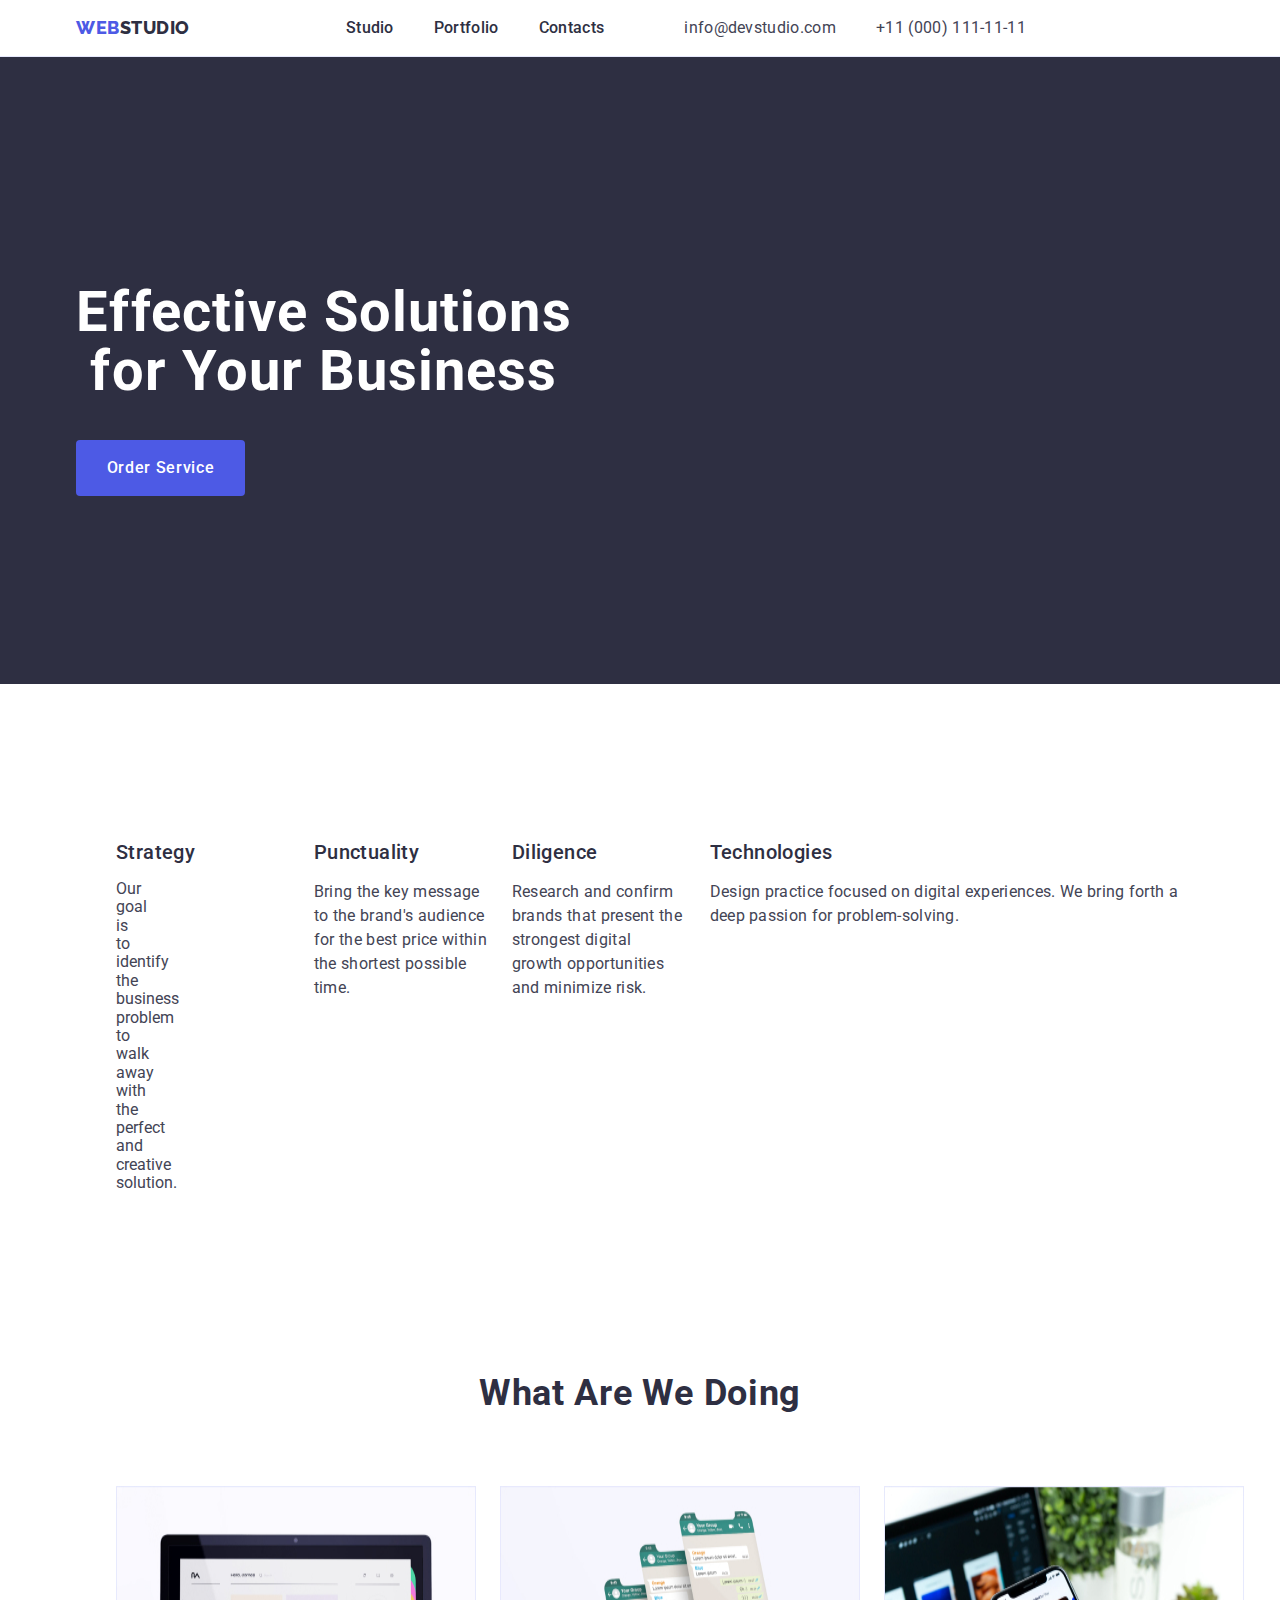
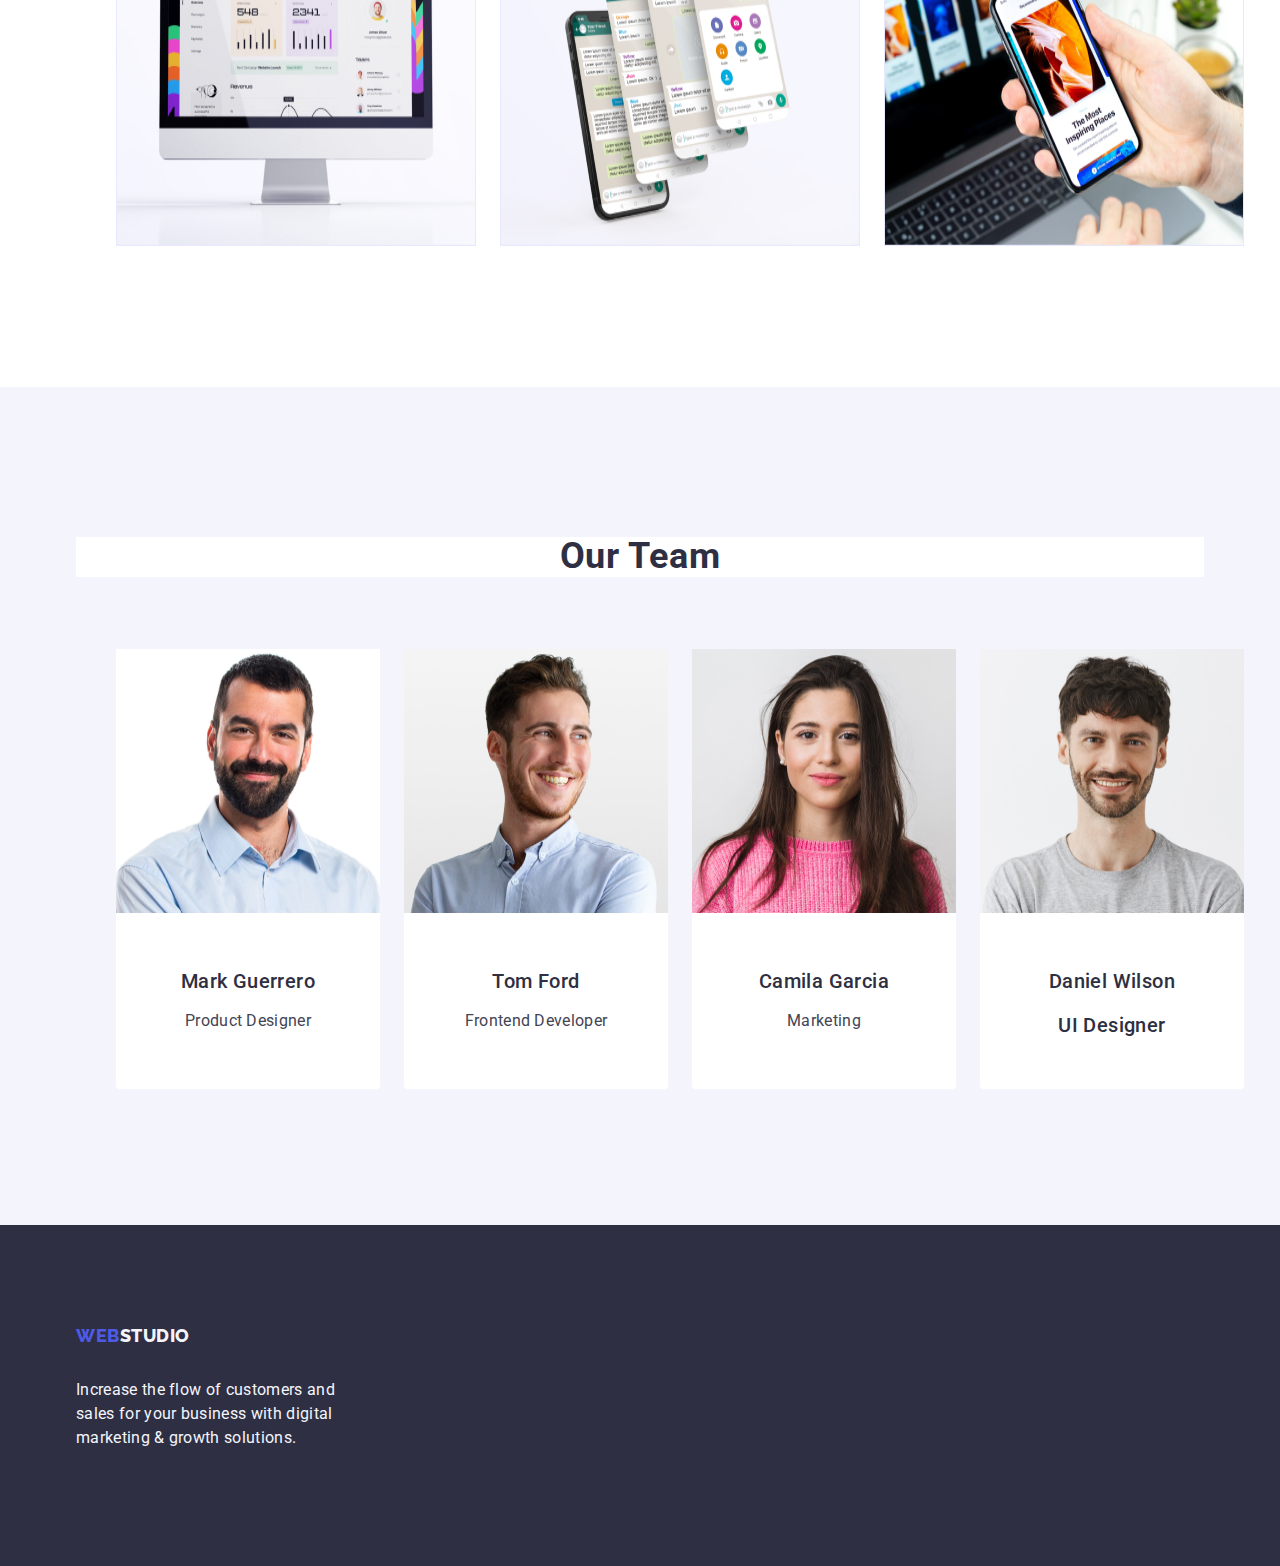
==== index.html @ 80b62a91 "updates" ====
<!DOCTYPE html>
<html lang="en">
  <head>
    <meta charset="UTF-8" />
    <meta name="viewport" content="width=device-width, initial-scale=1.0" />
    <title>Document</title>
    <link rel="fonts" href="https://fonts.googleapis.com" />
    <link rel="fonts" href="https://fonts.gstatic.com" />
    <link
      href="https://fonts.googleapis.com/css?family=Raleway"
      rel="stylesheet"
    />
    <link
      href="https://fonts.googleapis.com/css?family=Roboto"
      rel="stylesheet"
    />
    <link
      rel="stylesheet"
      href="https://cdnjs.cloudflare.com/ajax/libs/modern-normalize/1.0.0/modern-normalize.min.css"
    />
    <link rel="stylesheet" href="css/style.css" />
  </head>
  <body>
    <header class="header-style">
      <div class="div-style container">
        <nav class="liststyle nav-style nav-style-hwthree">
          <a class="logo-style link logo-style-hwthree" href="./index.html"
            >Web<span class="inside-logo">Studio</span></a
          >
          <!-- This is the menu area -->
          <ul class="list menu-style-hwthree">
            <li class="menustyle-li-hwthree">
              <a
                class="link-style link menulist-linkstyle-hwthree"
                href="./index.html"
                >Studio</a
              >
            </li>
            <li class="menustyle-li-hwthree">
              <a
                class="link-style link menulist-linkstyle-hwthree"
                href="./portfolio.html"
                >Portfolio</a
              >
            </li>
            <li class="menustyle-li-hwthree">
              <a class="link-style link menulist-linkstyle-hwthree" href=""
                >Contacts</a
              >
            </li>
          </ul>
        </nav>
        <address class="address-style">
          <ul class="list address-style-hwthree">
            <li>
              <a class="contacts-color link" href="mailto:info@devstudio.com"
                >info@devstudio.com</a
              >
            </li>
            <li>
              <a class="contacts-color link" href="tel:+110001111111"
                >+11 (000) 111-11-11</a
              >
            </li>
          </ul>
        </address>
      </div>
    </header>
    <main>
      <!-- this is section 1-->
      <section class="first-section first-section-hwthree">
        <div class="container">
          <h1 class="first-section-header firstsecheader-hwthree">
            Effective Solutions for Your Business
          </h1>
          <button class="first-section-button firstsec-button" type="button">
            Order Service
          </button>
        </div>
      </section>
      <!-- this is section 2-->
      <section class="second-section-hwthree">
        <div class="container">
          <h2 class="visually-hidden">Section 2 title</h2>

          <ul class="list sectwolist-hwthree">
            <li class="sectwoliststyle-li-hwthree">
              <h3 class="section-two-headers section-two-headers-hwthree">
                Strategy
              </h3>
              <p class="sectwoliststyle-li-hwthree">
                Our goal is to identify the business problem to walk away with
                the perfect and creative solution.
              </p>
            </li>
            <li class="sectwoliststyle-li-hwthree">
              <h3 class="section-two-headers section-two-headers-hwthree">
                Punctuality
              </h3>
              <p class="section-two-paragraphs">
                Bring the key message to the brand's audience for the best price
                within the shortest possible time.
              </p>
            </li>
            <li class="sectwoliststyle-li-hwthree">
              <h3 class="section-two-headers section-two-headers-hwthree">
                Diligence
              </h3>
              <p class="section-two-paragraphs">
                Research and confirm brands that present the strongest digital
                growth opportunities and minimize risk.
              </p>
            </li>
            <li class="liststyle-hwthree">
              <h3 class="section-two-headers section-two-headers-hwthree">
                Technologies
              </h3>
              <p class="section-two-paragraphs">
                Design practice focused on digital experiences. We bring forth a
                deep passion for problem-solving.
              </p>
            </li>
          </ul>
        </div>
      </section>
      <!-- this is section 3-->
      <section class="third-sec-hwthree">
        <div class="container">
          <h2 class="section-three-header section-three-header-hwthree">
            What are we doing
          </h2>
          <ul class="list secthree-ul-list-style">
            <li class="secthree-list-style-hwthree">
              <img
                src="./images/img1.jpg"
                alt="Web Solutions"
                width="360"
                height="360"
              />
            </li>
            <li class="secthree-list-style-hwthree">
              <img
                src="./images/img2.jpg"
                alt="Mobile Efficiency"
                width="360"
                height="360"
              />
            </li>
            <li class="secthree-list-style-hwthree">
              <img
                src="./images/img3.jpg"
                alt="Mobile Solution"
                width="360"
                height="360"
              />
            </li>
          </ul>
        </div>
      </section>
      <!-- this is section 4-->
      <section class="fourth-section">
        <div class="container">
          <h2 class="fourth-section-header fourth-section-header-hwthree">
            Our Team
          </h2>
          <ul class="list fourth-section-ul-hwthree">
            <li class="employeeliststyle-hwthree employee-bgcolor">
              <img src="./images/markg.jpg" alt="mg" width="264" height="264" />
              <div class="employeedivstyle-hwthree">
                <h3
                  class="fourthsectionemployee-name employeenamestyle-hwthree"
                >
                  Mark Guerrero
                </h3>
                <p class="fourthsectionemployee-position positionstyle-hwthree">
                  Product Designer
                </p>
              </div>
            </li>
            <li class="employeeliststyle-hwthree employee-bgcolor">
              <img src="./images/tomf.jpg" alt="tf" width="264" height="264" />
              <div class="employeedivstyle-hwthree">
                <h3
                  class="fourthsectionemployee-name employeenamestyle-hwthree"
                >
                  Tom Ford
                </h3>
                <p class="fourthsectionemployee-position positionstyle-hwthree">
                  Frontend Developer
                </p>
              </div>
            </li>
            <li class="employeeliststyle-hwthree employee-bgcolor">
              <img src="./images/camg.jpg" alt="cg" width="264" height="264" />
              <div class="employeedivstyle-hwthree">
                <h3
                  class="fourthsectionemployee-name employeenamestyle-hwthree"
                >
                  Camila Garcia
                </h3>
                <p class="fourthsectionemployee-position positionstyle-hwthree">
                  Marketing
                </p>
              </div>
            </li>
            <li class="employeeliststyle-hwthree employee-bgcolor">
              <img src="./images/danw.jpg" alt="dw" width="264" height="264" />
              <div class="employeedivstyle-hwthree">
                <h3 class="fourthsectionemployee-name employeenamestyle-hwthree">
                  Daniel Wilson
                </h3>
                <h3
                  class="fourthsectionemployee-name employeenamestyle-hwthree"
                >
                  UI Designer
                </p>
              </div>
            </li>
          </ul>
        </div>
      </section>
    </main>

   <!-- this is footer -->
    <footer class="footer-style">
      <div class="container">
        <a class="logo-style link footerlink-hwthree" href="./index.html"
          >Web<span class="footerinside-logo">Studio</span></a
        >
        <p class="footer-paragraph footer-p-hwthree">
          Increase the flow of customers and sales for your business with
          digital marketing & growth solutions.
        </p>
      </div>
    </footer>
  </body>
</html>
---- css/style.css ----
:root {
  -- 
 }


body {
  font-family: Roboto, sans-serif;
  color: #434455;
  background-color: #ffffff;
}

/* styles for header */

.logo-style {
  font-family: "Raleway", sans-serif;
  font-weight: 800;
  font-size: 18px;
  line-height: 1.17;
  letter-spacing: 0.03em;
  text-transform: uppercase;
  color: #4d5ae5; 
}



/* this is default LINK style - apply in all list tags*/

.link {
  text-decoration: none;
}

.link:hover,
:focus,
:active {
  color: #404bbf;
}



.inside-logo {
  color: #2e2f42;
}

.list {
  list-style: none;
}

.link-style {
  font-weight: 500;
  line-height: 1.5;
  letter-spacing: 0.02em;
  color: #2e2f42;
}

.link-style:hover {color: #404bbf;}
.link-style:focus {color: #404bbf;}
.link-style:active {color: #404bbf;}
  


.address-style {
font-style: normal;
line-height: 1.5;
letter-spacing: 0.02em;

}

.contacts-color {color: #434455;}
  
.contacts-color:hover {color: #404bbf;}
.contacts-color:focus {color: #404bbf;}
.contacts-color:active {color: #404bbf;}


/* styles for first section */
.first-section {
  background-color: #2e2f42;
}
.first-section-header {
  font-size: 56px;
  line-height: 1.07;
  text-align: center;
  letter-spacing: 0.02em;
  color: #ffffff;
}

.first-section-button {
  background-color: #4d5ae5;
  font-family: Roboto, sans-serif;
  color: #434455;
  font-weight: 500;
  font-size: 16px;
  line-height: 1.5;
  letter-spacing: 0.04em;
  color: #ffffff;
}

.first-section-button:hover, :focus {background-color: #404BBF }

.first-section-button :hover
:focus {
  color: #404bbf; }

.first-section-button {
  cursor: pointer;
}
/* styles for second section */
.section-two-headers {
  font-weight: 500;
  font-size: 20px;
  line-height: 1.2;
  letter-spacing: 0.02em;
  color: #2e2f42;
}
.section-two-paragraphs {
  font-size: 16px;
  line-height: 1.5;
  letter-spacing: 0.02em;
  margin-bottom: 8px;
}

/* styles for thitd section */

.section-three-header {
  font-size: 36px;
  line-height: 1.11;
  text-align: center;
  letter-spacing: 0.02em;
  text-transform: capitalize;
  color: #2e2f42;
}

/* styles for fourth section */
.fourth-section {
  background-color: #f4f4fd;
}


.fourth-section-header {
  font-size: 36px;
  line-height: 1.11;
  text-align: center;
  letter-spacing: 0.02em;
  text-transform: capitalize;
  color: #2e2f42;
  background-color: #FFFFFF;
}

.employee-bgcolor {
  background-color:#FFFFFF;
}

.fourthsectionemployee-name {
  font-weight: 500;
  font-size: 20px;
  line-height: 1.2;
  letter-spacing: 0.02em;
  color: #2e2f42;
}

.fourthsectionemployee-position {
  font-size: 16px;
  line-height: 1.5;
  letter-spacing: 0.02em;
  color: #434455;
}

/* styles for footer */
.footer-style {
  background-color: #2e2f42;
}

.footer-paragraph {
  line-height: 1.5;
  color: #f4f4fd;
  letter-spacing: 0.02em;
}

.footerinside-logo {
  color:  #f4f4fd;
}

/* this is for Portfolio Styling */



/* this is for Portfolio Styling - main page */

.portfoliobutton-style {
  font-family: Roboto, sans-serif;
  font-weight: 500;
  font-size: 16px;
  line-height: 1.5;
  letter-spacing: 0.04em;
  color: #4d5ae5;
  background-color: #F4F4FD;  
}

.portfolio-headers {
font-weight: 500;
font-size: 20px;
line-height: 1.2;
letter-spacing: 0.02em;
color: #2e2f42; 
}



.portfoliobutton-style :hover, :focus {color: #FFFFFF;
  background-color: #404BBF;
}

.portfoliobutton-style:hover {
  color: #FFFFFF;
}

.portfoliobutton-style {cursor: pointer;}


.portfolio-p {
  font-size: 16px;
  line-height: 1.5;
  letter-spacing: 0.02em;
  color: #434455;
}

/* STYLES for HW3 starts HERE */


/* HEADER - index and portfolio */

.header-style {
  border-bottom: 1px solid #e7e9fc;
}

.div-style {
  display: flex;
}

.container {
  width: 1158px;
  margin: 0 auto;
  padding-left: 15px;
  padding-right: 15px;
}

.nav-style {
  display: flex;
  align-items: center;
}

.logo-style-hwthree {margin-right: 76px;}

.nav-style-hwthree {
  display: flex;
  gap: 40px;
}

.menu-style-hwthree {
  display: flex;
  margin-right: 40px;
}

.menu-style-hwthree {
  gap: 40px;
}

.menustyle-li-hwthree {
  gap: 40px;
}

.link-style-hwthree {
  padding: 24px 0 24px;
}

.list-style-hwthree 
{ gap: 40px;
  margin-right: 40px;
  margin-right: 0;}

.menulist-linkstyle-hwthree {
  padding: 24px 0;
}

.address-style-hwthree {
  display: flex;
  gap: 40px;
}

/* Main page sec 1 - index */

.first-section-hwthree {
  padding: 188px 0 188px;
  }

.firstsecheader-hwthree {
  max-width: 496px;
}

.firstsec-button {
  display: block;
  min-width: 169px;
  height: 56px;
  border: none;
  background-color: #4d5ae5;
  border-radius: 4px;
}
.firstsec-button {cursor: pointer;}

/* Main page sec 2 - index */

.visually-hidden {
  position: absolute;
  width: 1px;
  height: 1px;
  margin: -1px;
  border: 0;
  padding: 0;
  
  white-space: nowrap;
  clip-path: inset(100%);
  clip: rect(0 0 0 0);
  overflow: hidden;
  outline: 0;
  outline-offset: 0;
  }

.second-section-hwthree {padding: 120px 0 120px;

}

.sectwolist-hwthree {display: flex;
gap: 24px;
}

.sectwoliststyle-li-hwthree { width: calc((100% - 72px) / 4)

}

.section-two-headers-hwthree {margin-bottom: 8px;}



/* Main page sec 3 - index */

.third-sec-hwthree {padding-bottom: 120px;}

.section-three-header-hwthree {margin-bottom: 72px;
}

.secthree-ul-list-style {display: flex;
  gap: 24px;}


.secthree-list-style-hwthree { flex-basis: calc((100% - 48px) / 3);}

/* Main page sec 4 - index */

.fourth-section {padding: 120px 0; }

.fourth-section-header-hwthree {margin-bottom: 72px;}

.fourth-section-ul-hwthree {display: flex;
gap: 24px; }

.employeeliststyle-hwthree {border-radius: 0px 0px 4px 4px;
}

.employeedivstyle-hwthree {padding: 32px 0;
}

.employeenamestyle-hwthree {text-align: center;
margin-bottom: 8px;}

.positionstyle-hwthree {text-align: center;}

/* Index Footer */

.footer-style {padding: 100px 0;}

.footerlink-hwthree {display: inline-block;
margin-bottom: 16px;}

.footer-p-hwthree {
  max-width: 264px;
}

/* Portfolio Main */

/* Portfolio Main - buttons */

.portfoliosection-hwthree {padding: 96px 0 120px 0;}


.portfoliobuttonstyle-hwthree {
  padding: 12px 24px;
  border: 1px solid #e7e9fc;
  border-radius: 4px;
}

.portfoliobuttonstyle-hwthree :hover {border: 1px solid transparent;}
.portfoliobuttonstyle-hwthree :focus {border: 1px solid transparent;}


.portfoliobuttonlist {display: flex;
justify-content: center;
gap: 24px;
margin-bottom: 72px;}



/* Portfolio Main - images, services */

.portfolioservices-list-ul {
  display: flex;
  flex-wrap: wrap;
  column-gap: 24px;
  row-gap: 48px;

.portfoliolinkslist-hwthree {}

  
}
.portfoliolist-container {
  padding:32px 16px;
  border: 1px solid #e7e9fc;
  border-top: none;


}



.linkdiv-hwthree {
  
  

}

.portdivstyle-hwthree {
  padding:32px 16px;
  border: 1px solid #e7e9fc;
  border-top: none;
}

.portfolioheaders-hwthree {
  margin-bottom: 8px;
}
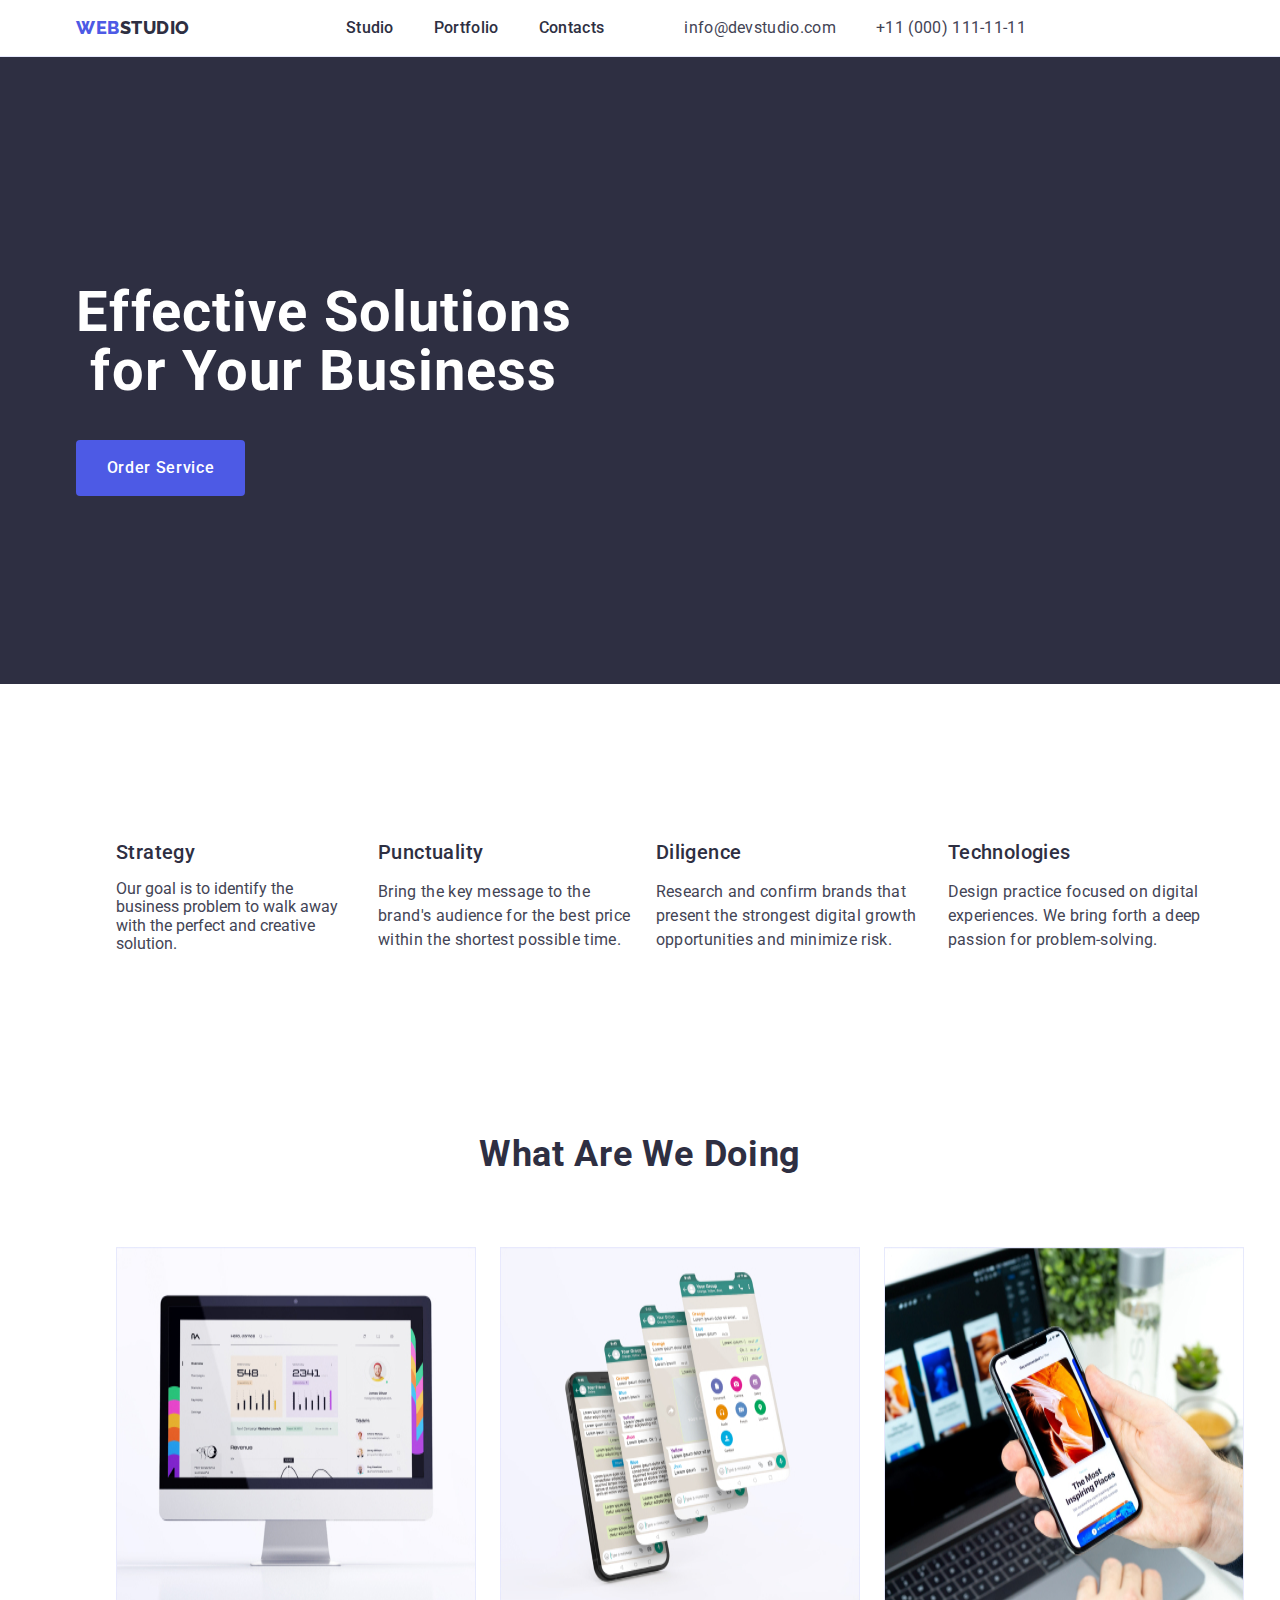
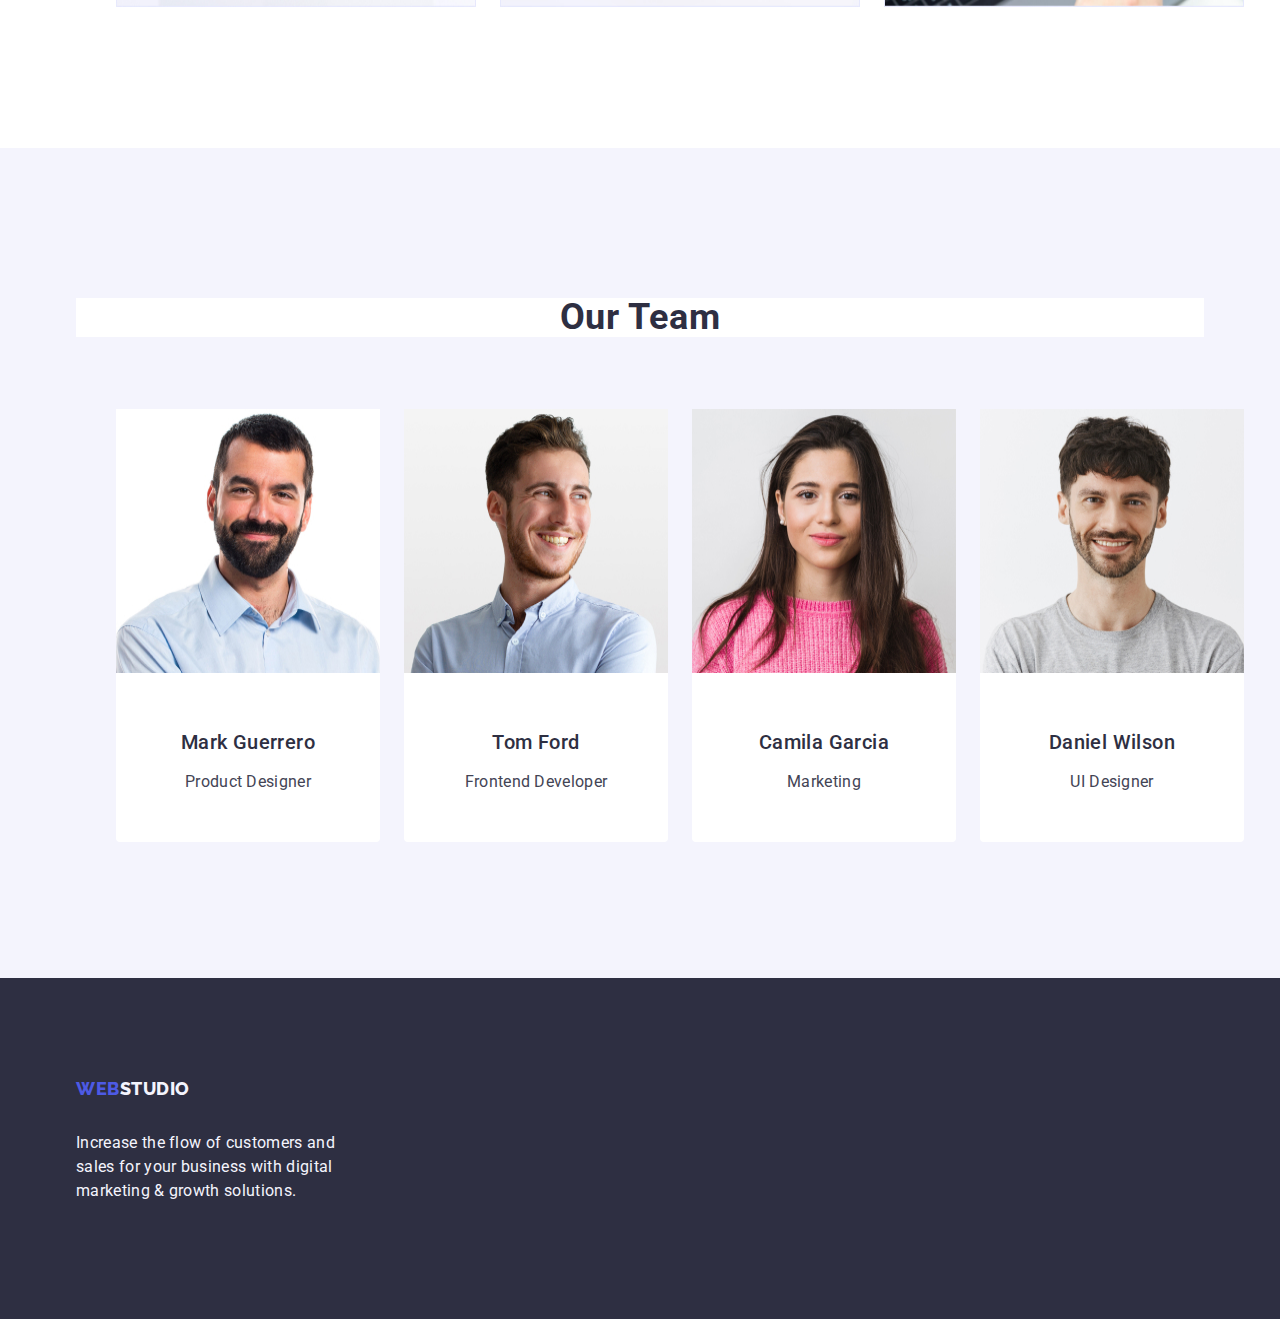
==== commit 93b27262: "update" ====
--- a/index.html
+++ b/index.html
@@ -111,7 +111,7 @@
                 growth opportunities and minimize risk.
               </p>
             </li>
-            <li class="liststyle-hwthree">
+            <li class="sectwoliststyle-li-hwthree">
               <h3 class="section-two-headers section-two-headers-hwthree">
                 Technologies
               </h3>
@@ -206,12 +206,12 @@
             <li class="employeeliststyle-hwthree employee-bgcolor">
               <img src="./images/danw.jpg" alt="dw" width="264" height="264" />
               <div class="employeedivstyle-hwthree">
-                <h3 class="fourthsectionemployee-name employeenamestyle-hwthree">
+                <h3
+                  class="fourthsectionemployee-name employeenamestyle-hwthree"
+                >
                   Daniel Wilson
                 </h3>
-                <h3
-                  class="fourthsectionemployee-name employeenamestyle-hwthree"
-                >
+                <p class="fourthsectionemployee-position positionstyle-hwthree">
                   UI Designer
                 </p>
               </div>
@@ -221,7 +221,7 @@
       </section>
     </main>
 
-   <!-- this is footer -->
+    <!-- this is footer -->
     <footer class="footer-style">
       <div class="container">
         <a class="logo-style link footerlink-hwthree" href="./index.html"
--- a/css/style.css
+++ b/css/style.css
@@ -331,11 +331,11 @@
 
 .sectwolist-hwthree {display: flex;
 gap: 24px;
-}
-
-.sectwoliststyle-li-hwthree { width: calc((100% - 72px) / 4)
-
-}
+calc((100% - 72px) / 4);
+
+}
+
+.sectwoliststyle-li-hwthree { }
 
 .section-two-headers-hwthree {margin-bottom: 8px;}
 
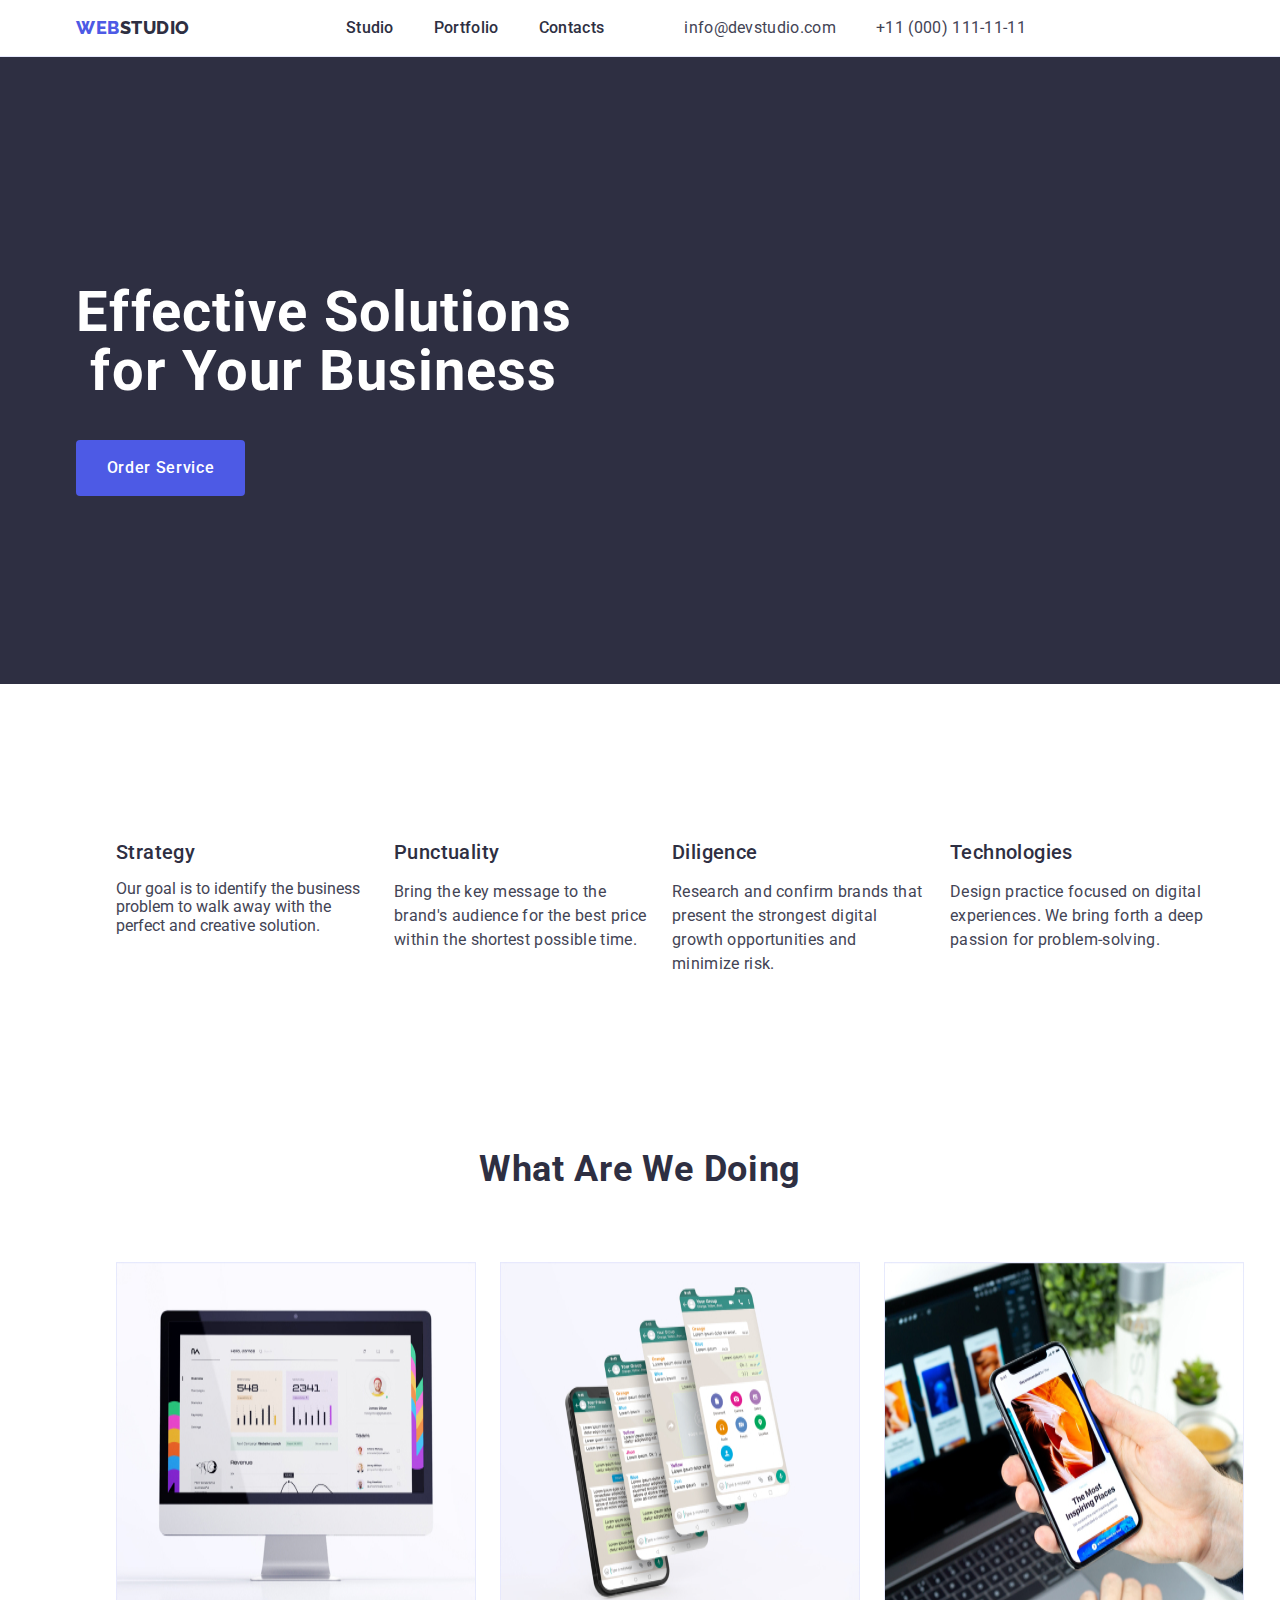
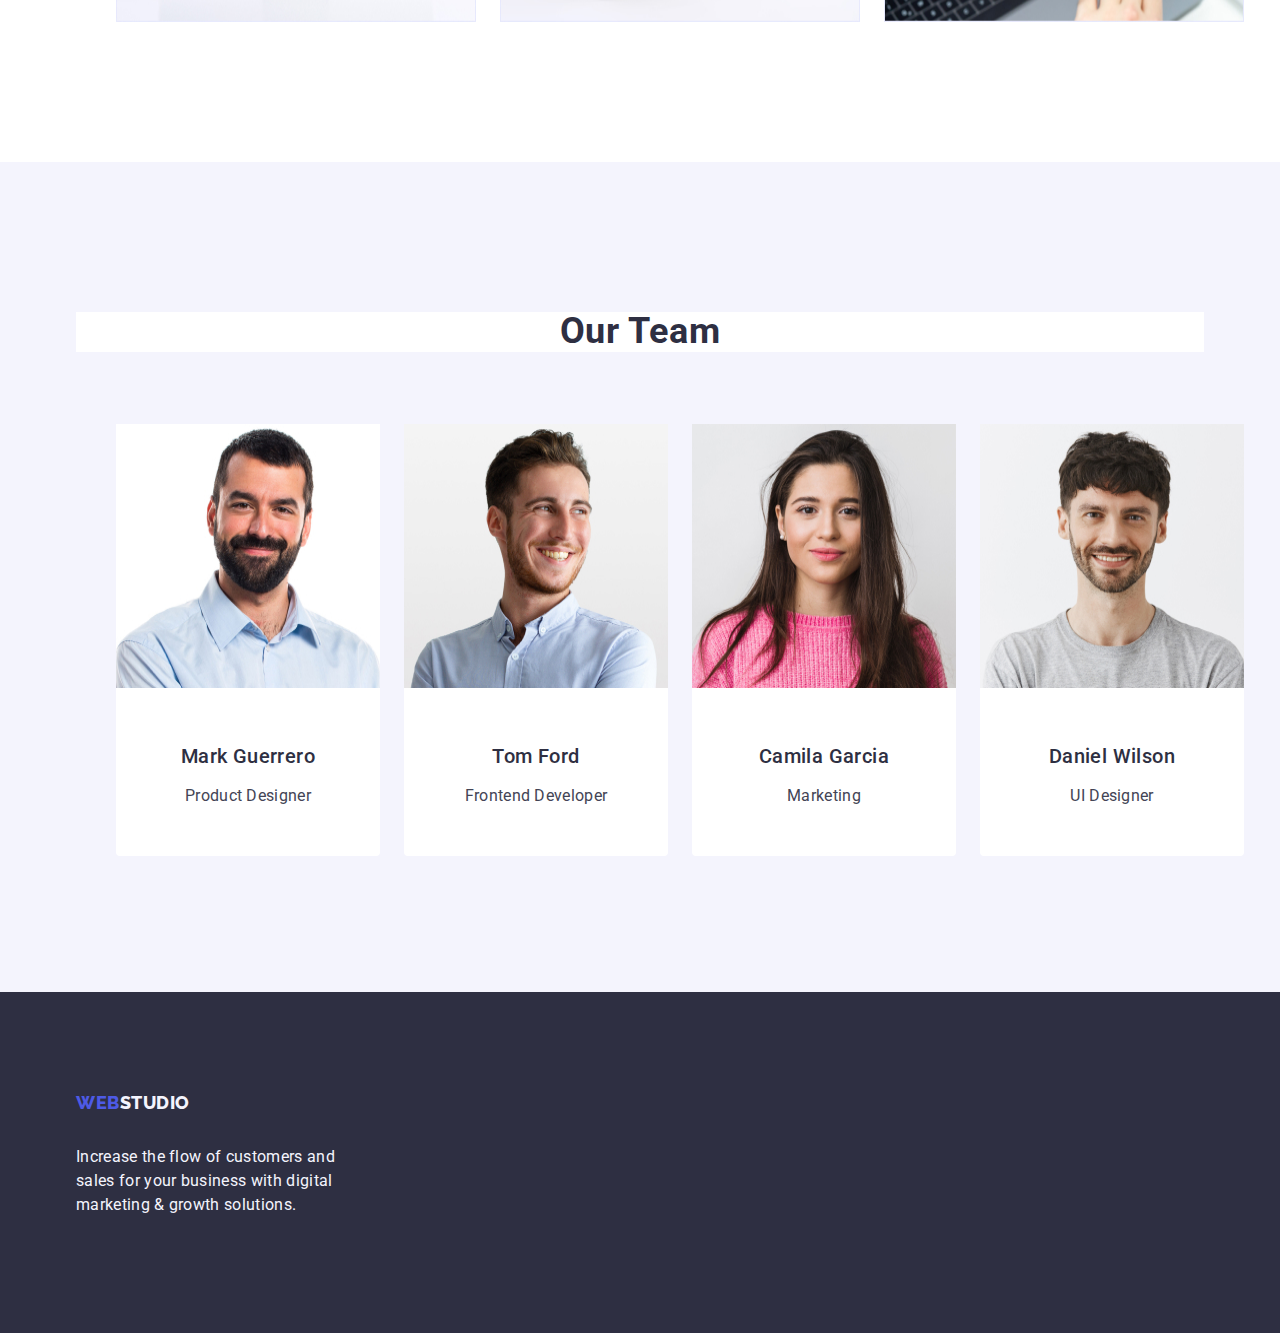
==== commit 13116c45: "try" ====
--- a/index.html
+++ b/index.html
@@ -83,17 +83,17 @@
         <div class="container">
           <h2 class="visually-hidden">Section 2 title</h2>
 
-          <ul class="list sectwolist-hwthree">
-            <li class="sectwoliststyle-li-hwthree">
+          <ul class="list sectwolist-hwthree features-list">
+            <li class="features-item">
               <h3 class="section-two-headers section-two-headers-hwthree">
                 Strategy
               </h3>
-              <p class="sectwoliststyle-li-hwthree">
+              <p class="features-item">
                 Our goal is to identify the business problem to walk away with
                 the perfect and creative solution.
               </p>
             </li>
-            <li class="sectwoliststyle-li-hwthree">
+            <li class="features-item">
               <h3 class="section-two-headers section-two-headers-hwthree">
                 Punctuality
               </h3>
@@ -102,7 +102,7 @@
                 within the shortest possible time.
               </p>
             </li>
-            <li class="sectwoliststyle-li-hwthree">
+            <li class="features-item">
               <h3 class="section-two-headers section-two-headers-hwthree">
                 Diligence
               </h3>
@@ -111,7 +111,7 @@
                 growth opportunities and minimize risk.
               </p>
             </li>
-            <li class="sectwoliststyle-li-hwthree">
+            <li class="features-item">
               <h3 class="section-two-headers section-two-headers-hwthree">
                 Technologies
               </h3>
--- a/css/style.css
+++ b/css/style.css
@@ -331,11 +331,18 @@
 
 .sectwolist-hwthree {display: flex;
 gap: 24px;
-calc((100% - 72px) / 4);
-
-}
-
-.sectwoliststyle-li-hwthree { }
+}
+
+.features-list .features-item {
+  flex-basis: calc((100% - 24px) / 4);
+}
+
+
+
+
+
+
+.sectwoliststyle-li-hwthree { calc((100% - 72px) / 4);}
 
 .section-two-headers-hwthree {margin-bottom: 8px;}
 
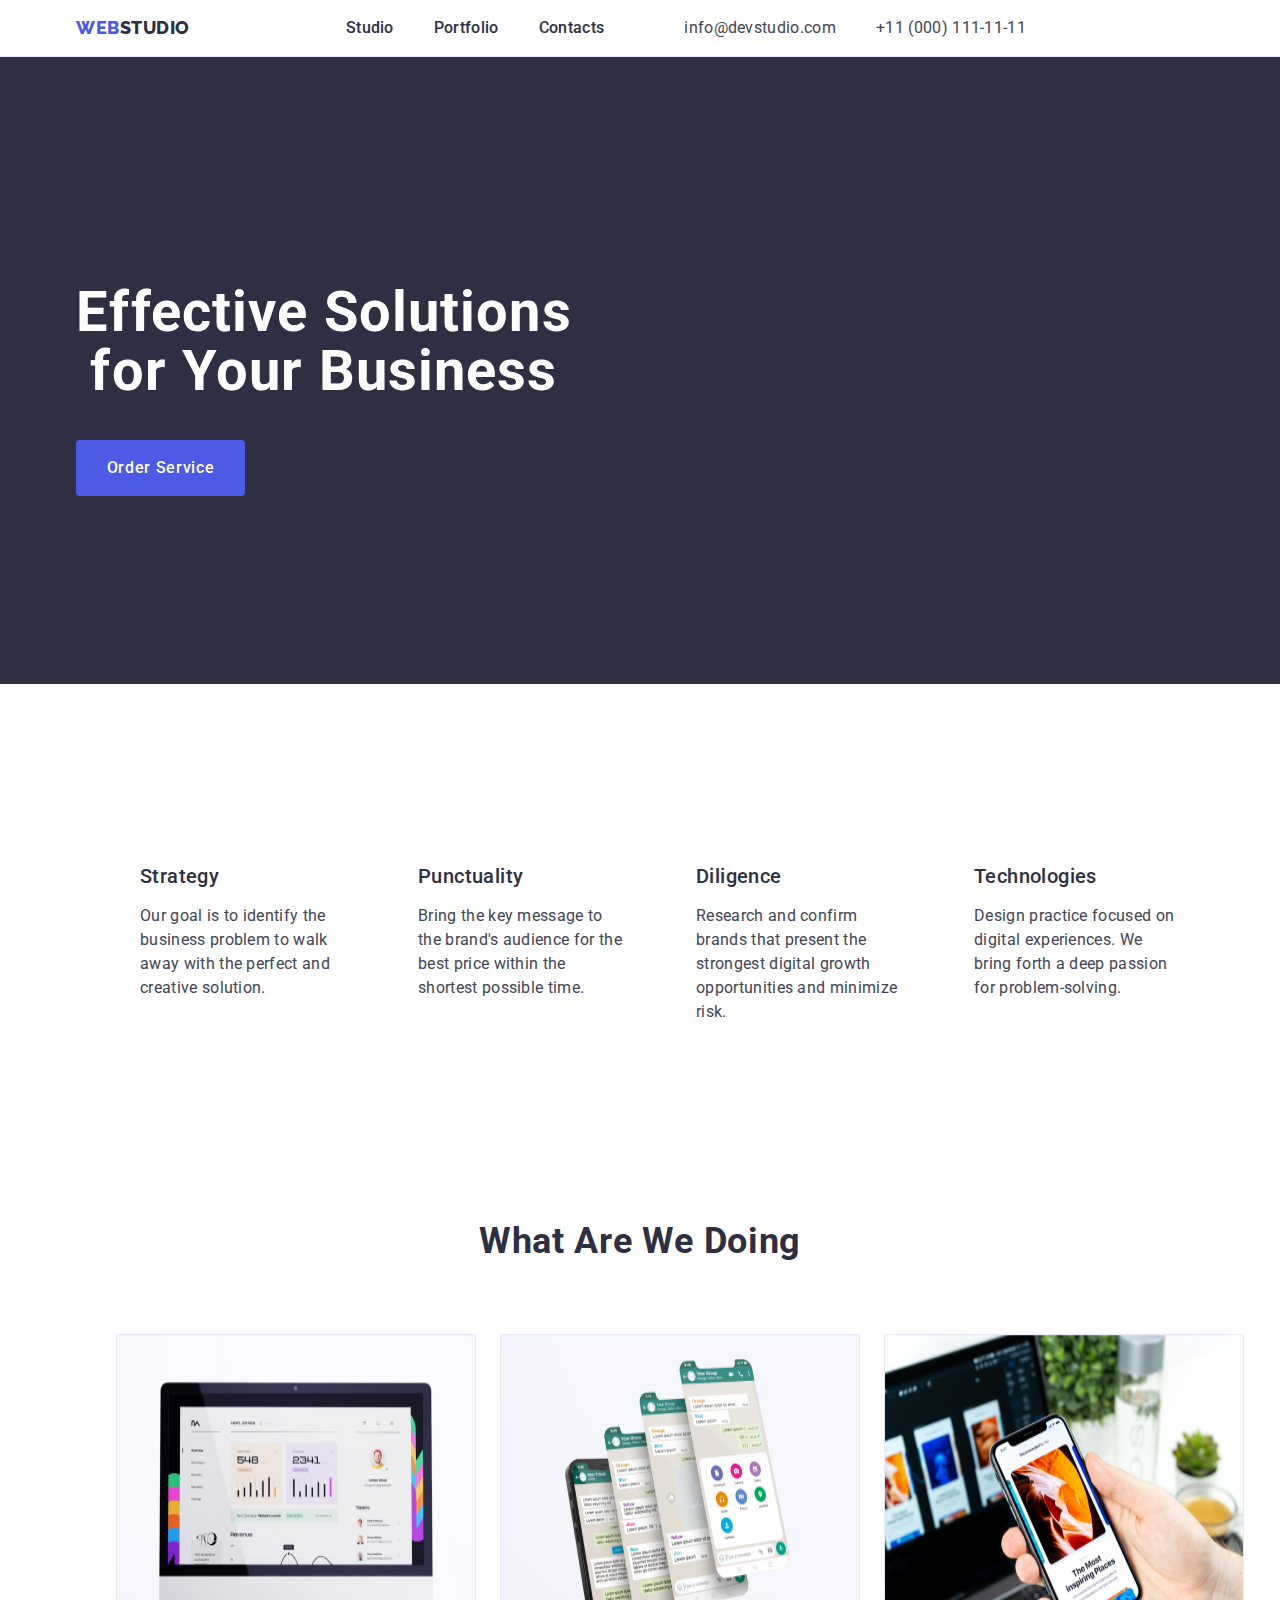
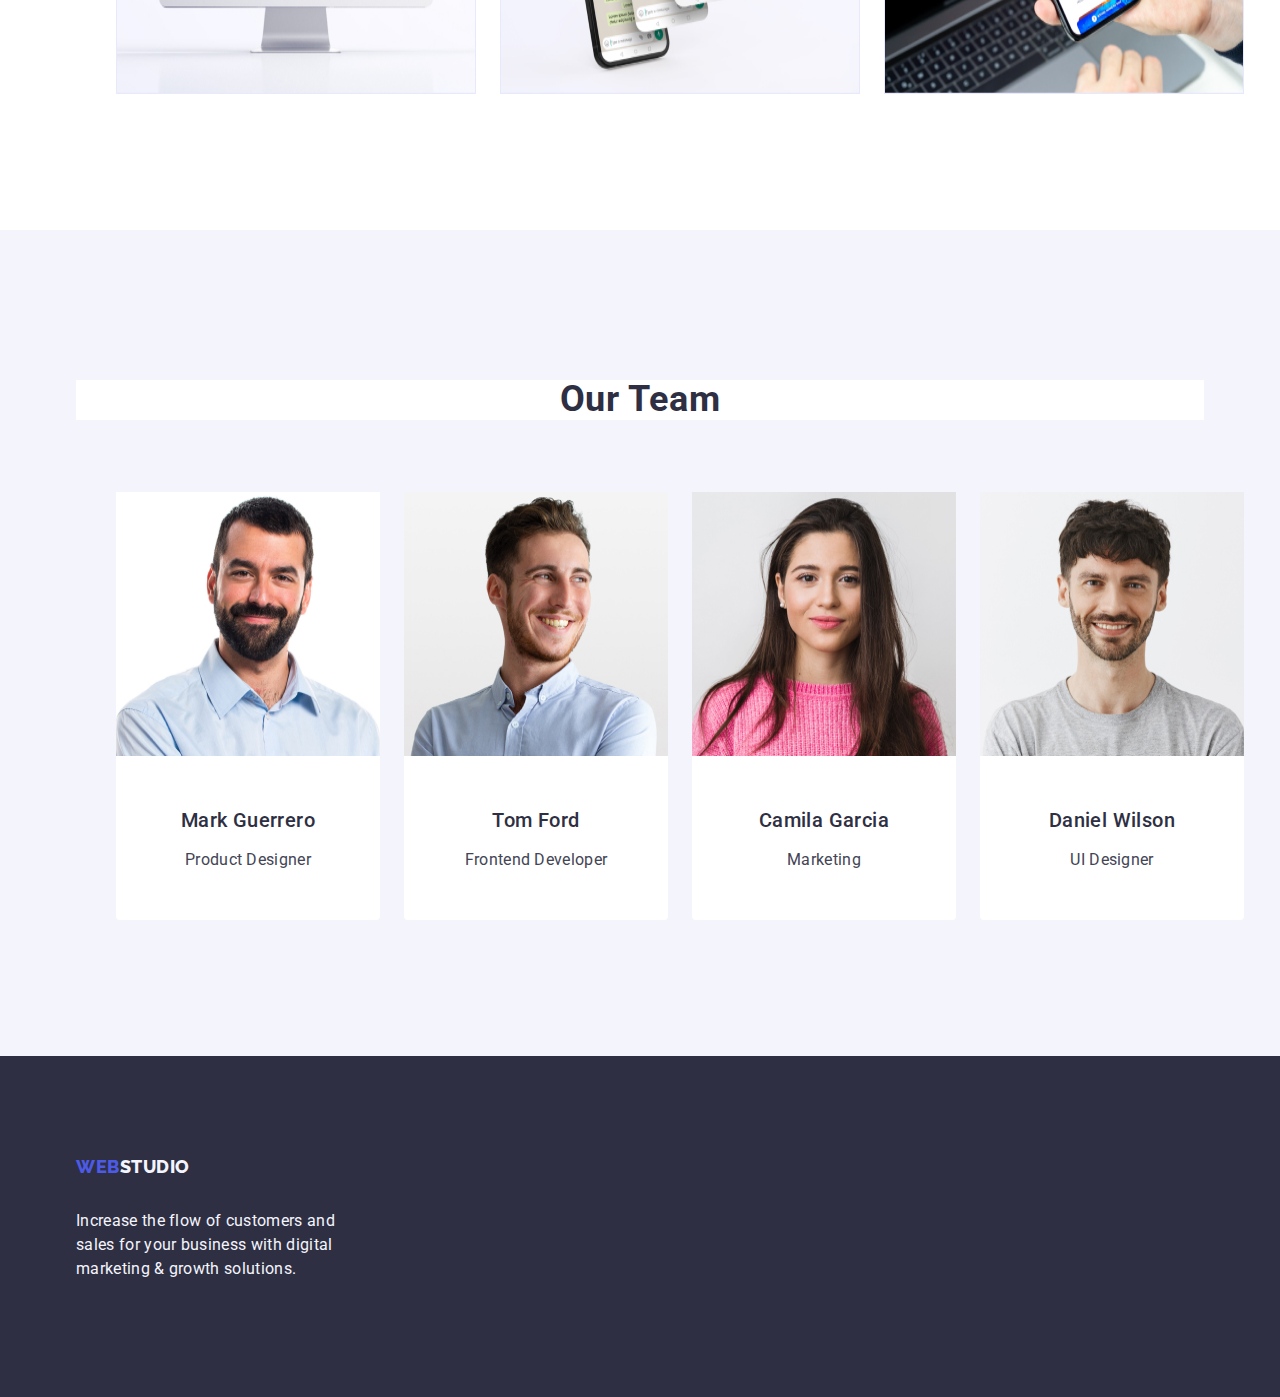
==== commit 1cb81c1f: "change" ====
--- a/index.html
+++ b/index.html
@@ -88,7 +88,7 @@
               <h3 class="section-two-headers section-two-headers-hwthree">
                 Strategy
               </h3>
-              <p class="features-item">
+              <p class="section-two-paragraphs">
                 Our goal is to identify the business problem to walk away with
                 the perfect and creative solution.
               </p>
--- a/css/style.css
+++ b/css/style.css
@@ -1,7 +1,6 @@
- :root {
-  -- 
- }
-
+:root {
+  --button-border-color: #e7e9fc;
+}
 
 body {
   font-family: Roboto, sans-serif;
@@ -18,10 +17,8 @@
   line-height: 1.17;
   letter-spacing: 0.03em;
   text-transform: uppercase;
-  color: #4d5ae5; 
-}
-
-
+  color: #4d5ae5;
+}
 
 /* this is default LINK style - apply in all list tags*/
 
@@ -35,8 +32,6 @@
   color: #404bbf;
 }
 
-
-
 .inside-logo {
   color: #2e2f42;
 }
@@ -52,25 +47,35 @@
   color: #2e2f42;
 }
 
-.link-style:hover {color: #404bbf;}
-.link-style:focus {color: #404bbf;}
-.link-style:active {color: #404bbf;}
-  
-
+.link-style:hover {
+  color: #404bbf;
+}
+.link-style:focus {
+  color: #404bbf;
+}
+.link-style:active {
+  color: #404bbf;
+}
 
 .address-style {
-font-style: normal;
-line-height: 1.5;
-letter-spacing: 0.02em;
-
-}
-
-.contacts-color {color: #434455;}
-  
-.contacts-color:hover {color: #404bbf;}
-.contacts-color:focus {color: #404bbf;}
-.contacts-color:active {color: #404bbf;}
-
+  font-style: normal;
+  line-height: 1.5;
+  letter-spacing: 0.02em;
+}
+
+.contacts-color {
+  color: #434455;
+}
+
+.contacts-color:hover {
+  color: #404bbf;
+}
+.contacts-color:focus {
+  color: #404bbf;
+}
+.contacts-color:active {
+  color: #404bbf;
+}
 
 /* styles for first section */
 .first-section {
@@ -95,11 +100,20 @@
   color: #ffffff;
 }
 
-.first-section-button:hover, :focus {background-color: #404BBF }
-
-.first-section-button :hover
+.first-section-button:hover,
 :focus {
-  color: #404bbf; }
+  background-color: #404bbf;
+}
+
+.first-section-button :hover :focus {
+  color: #404bbf;
+}
+.first-section-button {
+  border: 1px solid #e7e9fc;
+}
+.first-section-button {
+  border: 1px solid transparent;
+}
 
 .first-section-button {
   cursor: pointer;
@@ -135,7 +149,6 @@
   background-color: #f4f4fd;
 }
 
-
 .fourth-section-header {
   font-size: 36px;
   line-height: 1.11;
@@ -143,11 +156,11 @@
   letter-spacing: 0.02em;
   text-transform: capitalize;
   color: #2e2f42;
-  background-color: #FFFFFF;
+  background-color: #ffffff;
 }
 
 .employee-bgcolor {
-  background-color:#FFFFFF;
+  background-color: #ffffff;
 }
 
 .fourthsectionemployee-name {
@@ -177,12 +190,10 @@
 }
 
 .footerinside-logo {
-  color:  #f4f4fd;
+  color: #f4f4fd;
 }
 
 /* this is for Portfolio Styling */
-
-
 
 /* this is for Portfolio Styling - main page */
 
@@ -193,29 +204,30 @@
   line-height: 1.5;
   letter-spacing: 0.04em;
   color: #4d5ae5;
-  background-color: #F4F4FD;  
+  background-color: #f4f4fd;
 }
 
 .portfolio-headers {
-font-weight: 500;
-font-size: 20px;
-line-height: 1.2;
-letter-spacing: 0.02em;
-color: #2e2f42; 
-}
-
-
-
-.portfoliobutton-style :hover, :focus {color: #FFFFFF;
-  background-color: #404BBF;
+  font-weight: 500;
+  font-size: 20px;
+  line-height: 1.2;
+  letter-spacing: 0.02em;
+  color: #2e2f42;
+}
+
+.portfoliobutton-style :hover,
+:focus {
+  color: #ffffff;
+  background-color: #404bbf;
 }
 
 .portfoliobutton-style:hover {
-  color: #FFFFFF;
-}
-
-.portfoliobutton-style {cursor: pointer;}
-
+  color: #ffffff;
+}
+
+.portfoliobutton-style {
+  cursor: pointer;
+}
 
 .portfolio-p {
   font-size: 16px;
@@ -225,7 +237,6 @@
 }
 
 /* STYLES for HW3 starts HERE */
-
 
 /* HEADER - index and portfolio */
 
@@ -249,7 +260,9 @@
   align-items: center;
 }
 
-.logo-style-hwthree {margin-right: 76px;}
+.logo-style-hwthree {
+  margin-right: 76px;
+}
 
 .nav-style-hwthree {
   display: flex;
@@ -273,10 +286,11 @@
   padding: 24px 0 24px;
 }
 
-.list-style-hwthree 
-{ gap: 40px;
+.list-style-hwthree {
+  gap: 40px;
   margin-right: 40px;
-  margin-right: 0;}
+  margin-right: 0;
+}
 
 .menulist-linkstyle-hwthree {
   padding: 24px 0;
@@ -287,11 +301,15 @@
   gap: 40px;
 }
 
+img {
+  display: block;
+}
+
 /* Main page sec 1 - index */
 
 .first-section-hwthree {
   padding: 188px 0 188px;
-  }
+}
 
 .firstsecheader-hwthree {
   max-width: 496px;
@@ -305,7 +323,9 @@
   background-color: #4d5ae5;
   border-radius: 4px;
 }
-.firstsec-button {cursor: pointer;}
+.firstsec-button {
+  cursor: pointer;
+}
 
 /* Main page sec 2 - index */
 
@@ -316,77 +336,94 @@
   margin: -1px;
   border: 0;
   padding: 0;
-  
+
   white-space: nowrap;
   clip-path: inset(100%);
   clip: rect(0 0 0 0);
   overflow: hidden;
   outline: 0;
   outline-offset: 0;
-  }
-
-.second-section-hwthree {padding: 120px 0 120px;
-
-}
-
-.sectwolist-hwthree {display: flex;
-gap: 24px;
-}
-
-.features-list .features-item {
-  flex-basis: calc((100% - 24px) / 4);
-}
-
-
-
-
-
-
-.sectwoliststyle-li-hwthree { calc((100% - 72px) / 4);}
-
-.section-two-headers-hwthree {margin-bottom: 8px;}
-
-
+}
+
+.second-section-hwthree {
+  padding: 120px 0 120px;
+}
+
+.sectwolist-hwthree {
+  display: flex;
+  gap: 24px;
+}
+
+.features-item {
+  flex-basis: calc((100% - 72px) / 4);
+  margin: 24px;
+}
+
+.section-two-headers-hwthree {
+  margin-bottom: 8px;
+}
 
 /* Main page sec 3 - index */
 
-.third-sec-hwthree {padding-bottom: 120px;}
-
-.section-three-header-hwthree {margin-bottom: 72px;
-}
-
-.secthree-ul-list-style {display: flex;
-  gap: 24px;}
-
-
-.secthree-list-style-hwthree { flex-basis: calc((100% - 48px) / 3);}
+.third-sec-hwthree {
+  padding-bottom: 120px;
+}
+
+.section-three-header-hwthree {
+  margin-bottom: 72px;
+}
+
+.secthree-ul-list-style {
+  display: flex;
+  gap: 24px;
+}
+
+.secthree-list-style-hwthree {
+  flex-basis: calc((100% - 48px) / 3);
+}
 
 /* Main page sec 4 - index */
 
-.fourth-section {padding: 120px 0; }
-
-.fourth-section-header-hwthree {margin-bottom: 72px;}
-
-.fourth-section-ul-hwthree {display: flex;
-gap: 24px; }
-
-.employeeliststyle-hwthree {border-radius: 0px 0px 4px 4px;
-}
-
-.employeedivstyle-hwthree {padding: 32px 0;
-}
-
-.employeenamestyle-hwthree {text-align: center;
-margin-bottom: 8px;}
-
-.positionstyle-hwthree {text-align: center;}
+.fourth-section {
+  padding: 120px 0;
+}
+
+.fourth-section-header-hwthree {
+  margin-bottom: 72px;
+}
+
+.fourth-section-ul-hwthree {
+  display: flex;
+  gap: 24px;
+}
+
+.employeeliststyle-hwthree {
+  border-radius: 0px 0px 4px 4px;
+}
+
+.employeedivstyle-hwthree {
+  padding: 32px 0;
+}
+
+.employeenamestyle-hwthree {
+  text-align: center;
+  margin-bottom: 8px;
+}
+
+.positionstyle-hwthree {
+  text-align: center;
+}
 
 /* Index Footer */
 
-.footer-style {padding: 100px 0;}
-
-.footerlink-hwthree {display: inline-block;
-margin-bottom: 16px;}
+.footer-style {
+  padding: 100px 0;
+}
+
+.footerlink-hwthree {
+  display: inline-block;
+  margin-bottom: 16px;
+}
 
 .footer-p-hwthree {
   max-width: 264px;
@@ -396,8 +433,9 @@
 
 /* Portfolio Main - buttons */
 
-.portfoliosection-hwthree {padding: 96px 0 120px 0;}
-
+.portfoliosection-hwthree {
+  padding: 96px 0 120px 0;
+}
 
 .portfoliobuttonstyle-hwthree {
   padding: 12px 24px;
@@ -405,16 +443,28 @@
   border-radius: 4px;
 }
 
-.portfoliobuttonstyle-hwthree :hover {border: 1px solid transparent;}
-.portfoliobuttonstyle-hwthree :focus {border: 1px solid transparent;}
-
-
-.portfoliobuttonlist {display: flex;
-justify-content: center;
-gap: 24px;
-margin-bottom: 72px;}
-
-
+.portfoliobuttonstyle-hwthree {
+  border: 1px solid #e7e9fc;
+}
+
+.portfoliobuttonstyle-hwthree :hover,
+:focus {
+  border-color: transparent;
+}
+
+.portfoliobuttonstyle-hwthree {
+  border: 1px solid #e7e9fc;
+}
+.portfoliobuttonstyle-hwthree :hover {
+  border: 1px solid transparent;
+}
+
+.portfoliobuttonlist {
+  display: flex;
+  justify-content: center;
+  gap: 24px;
+  margin-bottom: 72px;
+}
 
 /* Portfolio Main - images, services */
 
@@ -423,29 +473,18 @@
   flex-wrap: wrap;
   column-gap: 24px;
   row-gap: 48px;
-
-.portfoliolinkslist-hwthree {}
-
-  
 }
 .portfoliolist-container {
-  padding:32px 16px;
+  padding: 32px 16px;
   border: 1px solid #e7e9fc;
   border-top: none;
-
-
-}
-
-
+}
 
 .linkdiv-hwthree {
-  
-  
-
 }
 
 .portdivstyle-hwthree {
-  padding:32px 16px;
+  padding: 32px 16px;
   border: 1px solid #e7e9fc;
   border-top: none;
 }
@@ -453,10 +492,3 @@
 .portfolioheaders-hwthree {
   margin-bottom: 8px;
 }
-
-
-
-
-
-
-
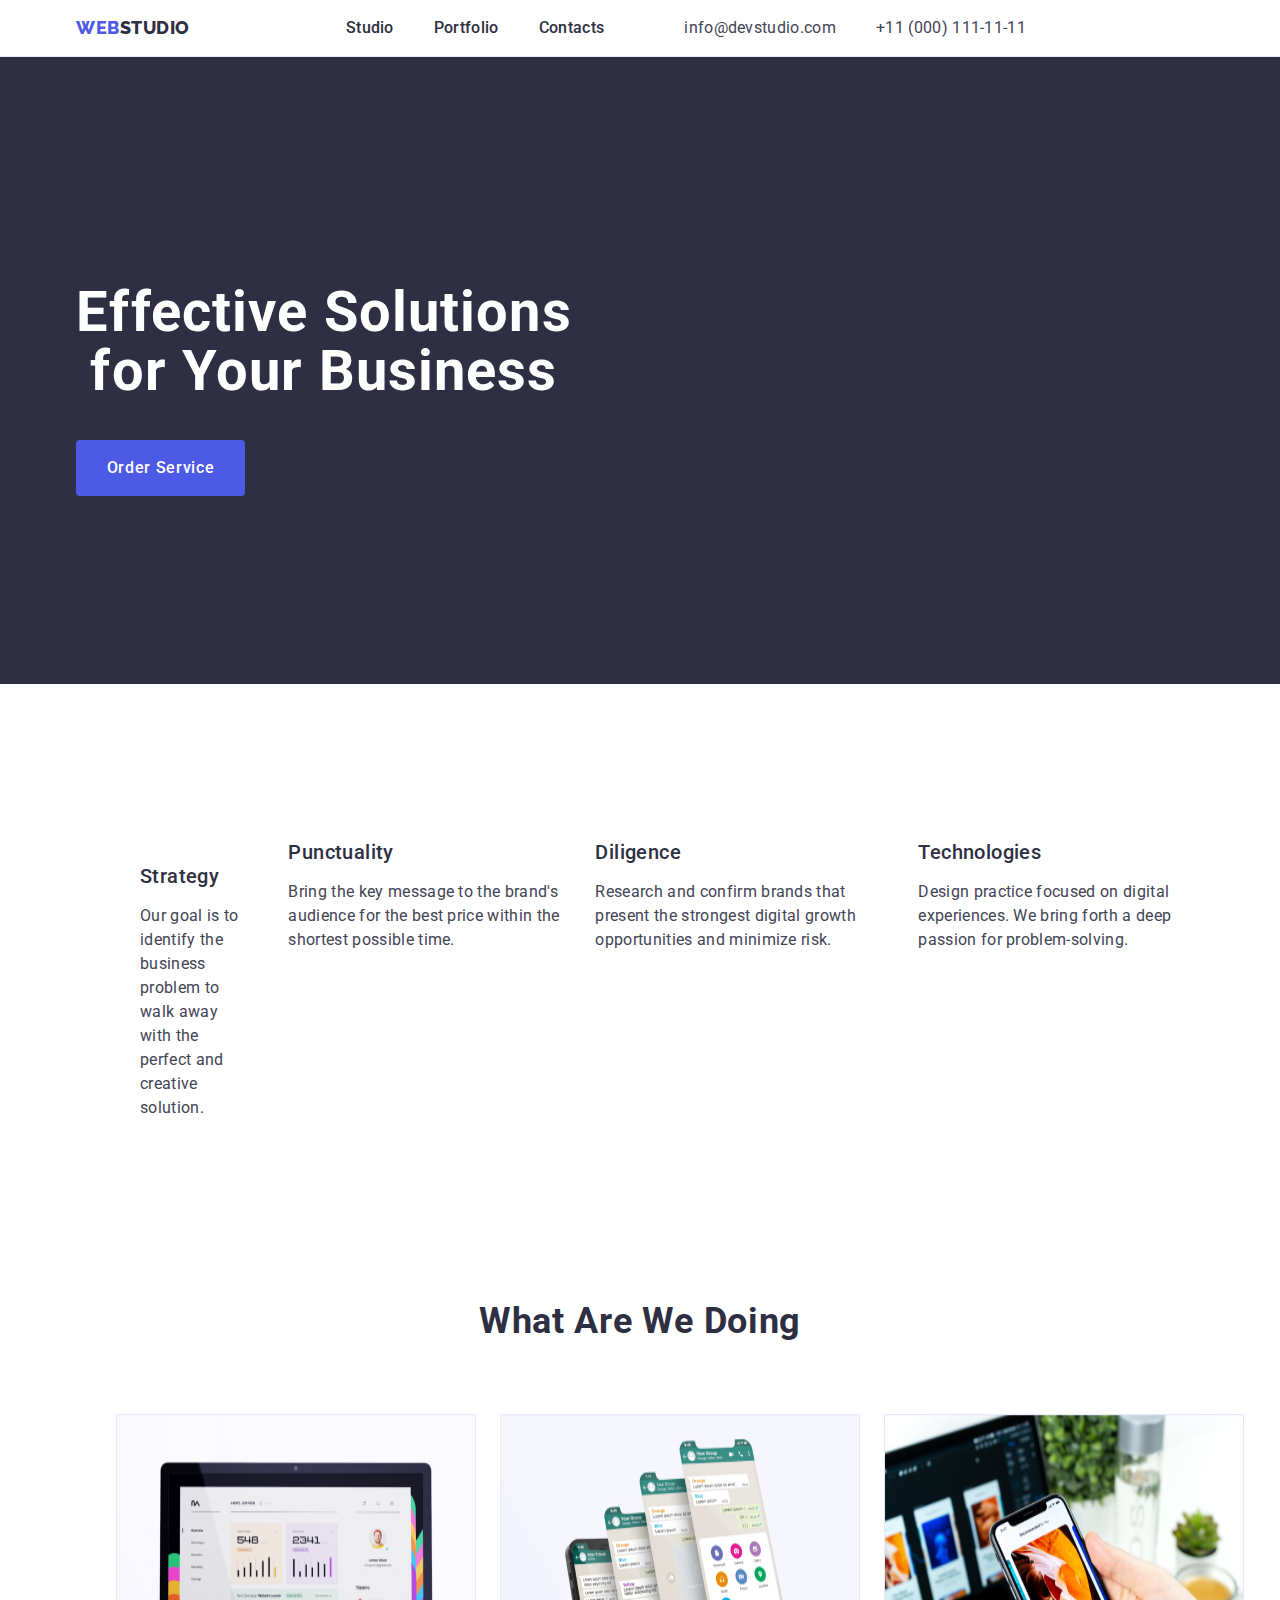
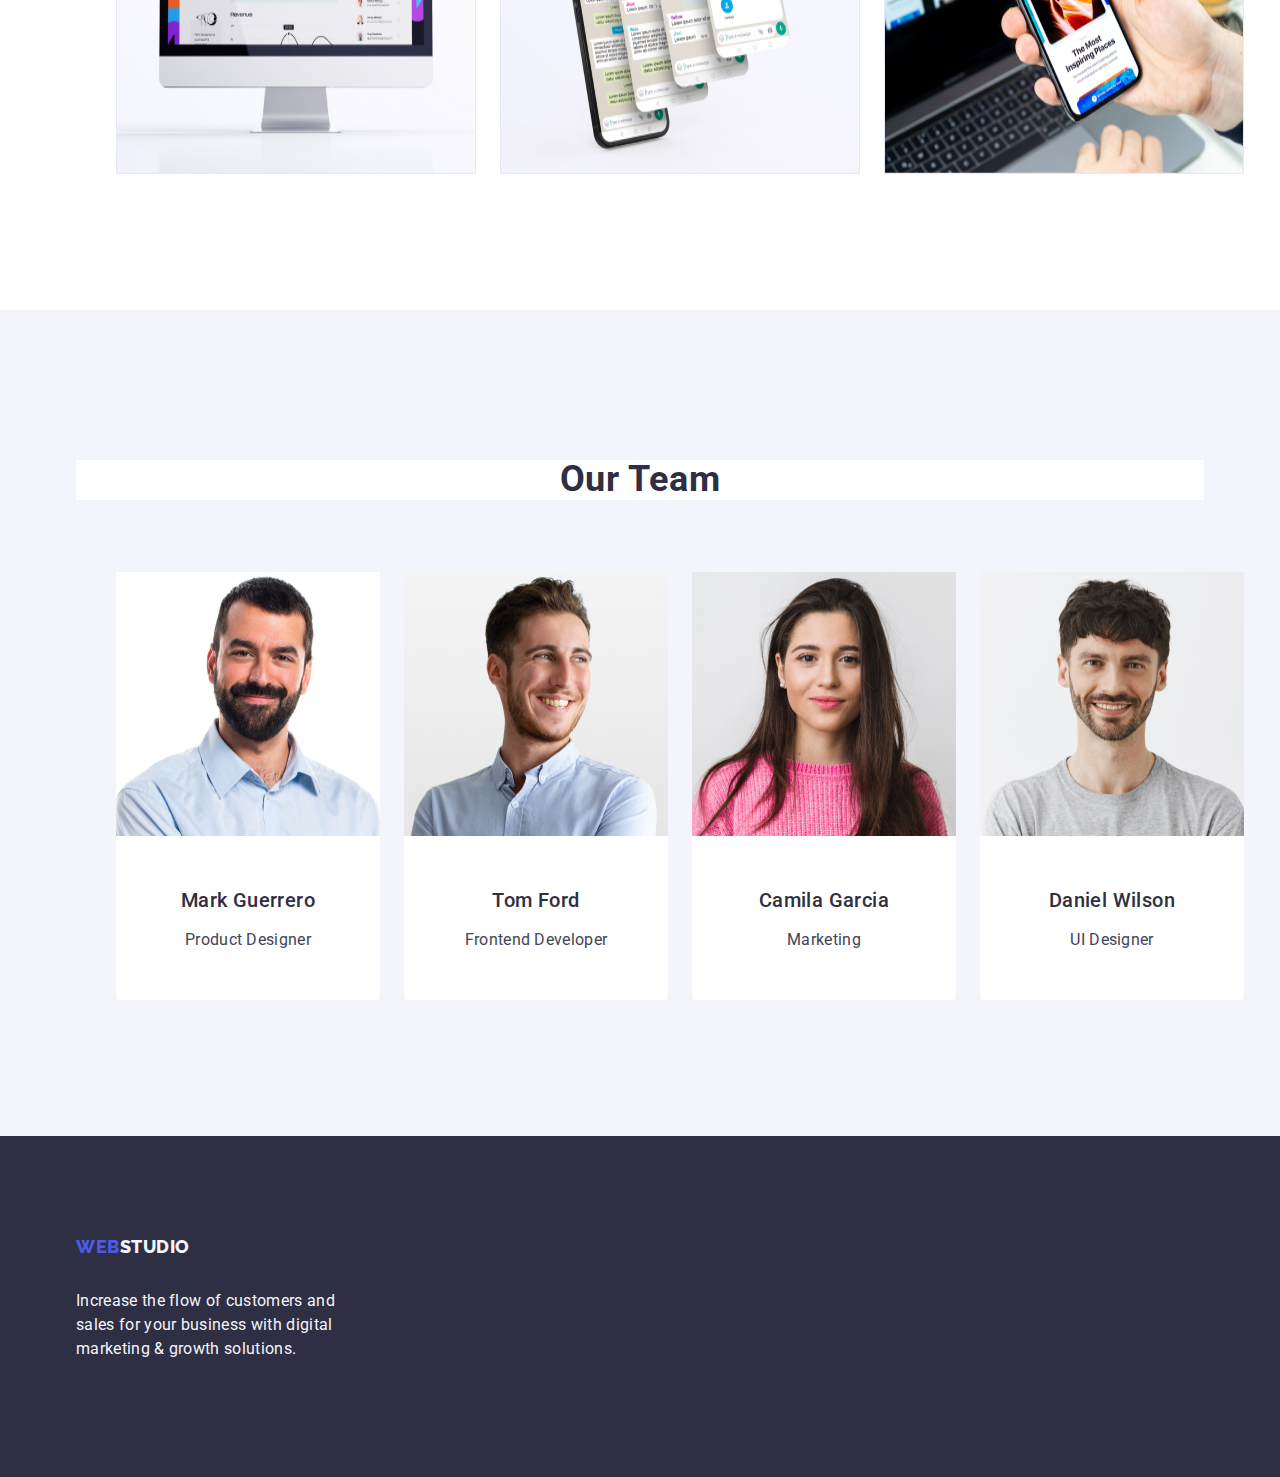
==== commit 28d7762b: "changes" ====
--- a/index.html
+++ b/index.html
@@ -84,7 +84,7 @@
           <h2 class="visually-hidden">Section 2 title</h2>
 
           <ul class="list sectwolist-hwthree features-list">
-            <li class="features-item">
+            <li class="features-list-item">
               <h3 class="section-two-headers section-two-headers-hwthree">
                 Strategy
               </h3>
--- a/css/style.css
+++ b/css/style.css
@@ -1,6 +1,7 @@
 :root {
   --button-border-color: #e7e9fc;
-}
+  --ocean: #404bbf;
+  --white: #fff;
 
 body {
   font-family: Roboto, sans-serif;
@@ -216,19 +217,9 @@
 }
 
 .portfoliobutton-style :hover,
-:focus {
-  color: #ffffff;
-  background-color: #404bbf;
-}
-
-.portfoliobutton-style:hover {
-  color: #ffffff;
-}
-
-.portfoliobutton-style {
-  cursor: pointer;
-}
-
+.portfoliobutton-style :focus {
+  background-color: var();
+}
 .portfolio-p {
   font-size: 16px;
   line-height: 1.5;
@@ -354,9 +345,17 @@
   gap: 24px;
 }
 
-.features-item {
-  flex-basis: calc((100% - 72px) / 4);
+.features-list-item {
+  width: calc((100% - 72px) / 4);
   margin: 24px;
+}
+
+.features-list-item: :last-child {
+  margin: 0;
+}
+
+.features-list-item {
+  margin-bottom: 8px;
 }
 
 .section-two-headers-hwthree {
@@ -443,19 +442,11 @@
   border-radius: 4px;
 }
 
-.portfoliobuttonstyle-hwthree {
-  border: 1px solid #e7e9fc;
-}
-
 .portfoliobuttonstyle-hwthree :hover,
-:focus {
-  border-color: transparent;
-}
-
-.portfoliobuttonstyle-hwthree {
-  border: 1px solid #e7e9fc;
-}
-.portfoliobuttonstyle-hwthree :hover {
+.portfoliobuttonstyle-hwthree :focus {
+  background-color: var(--ocean);
+  color:var(--white) ;
+  cursor: pointer;
   border: 1px solid transparent;
 }
 
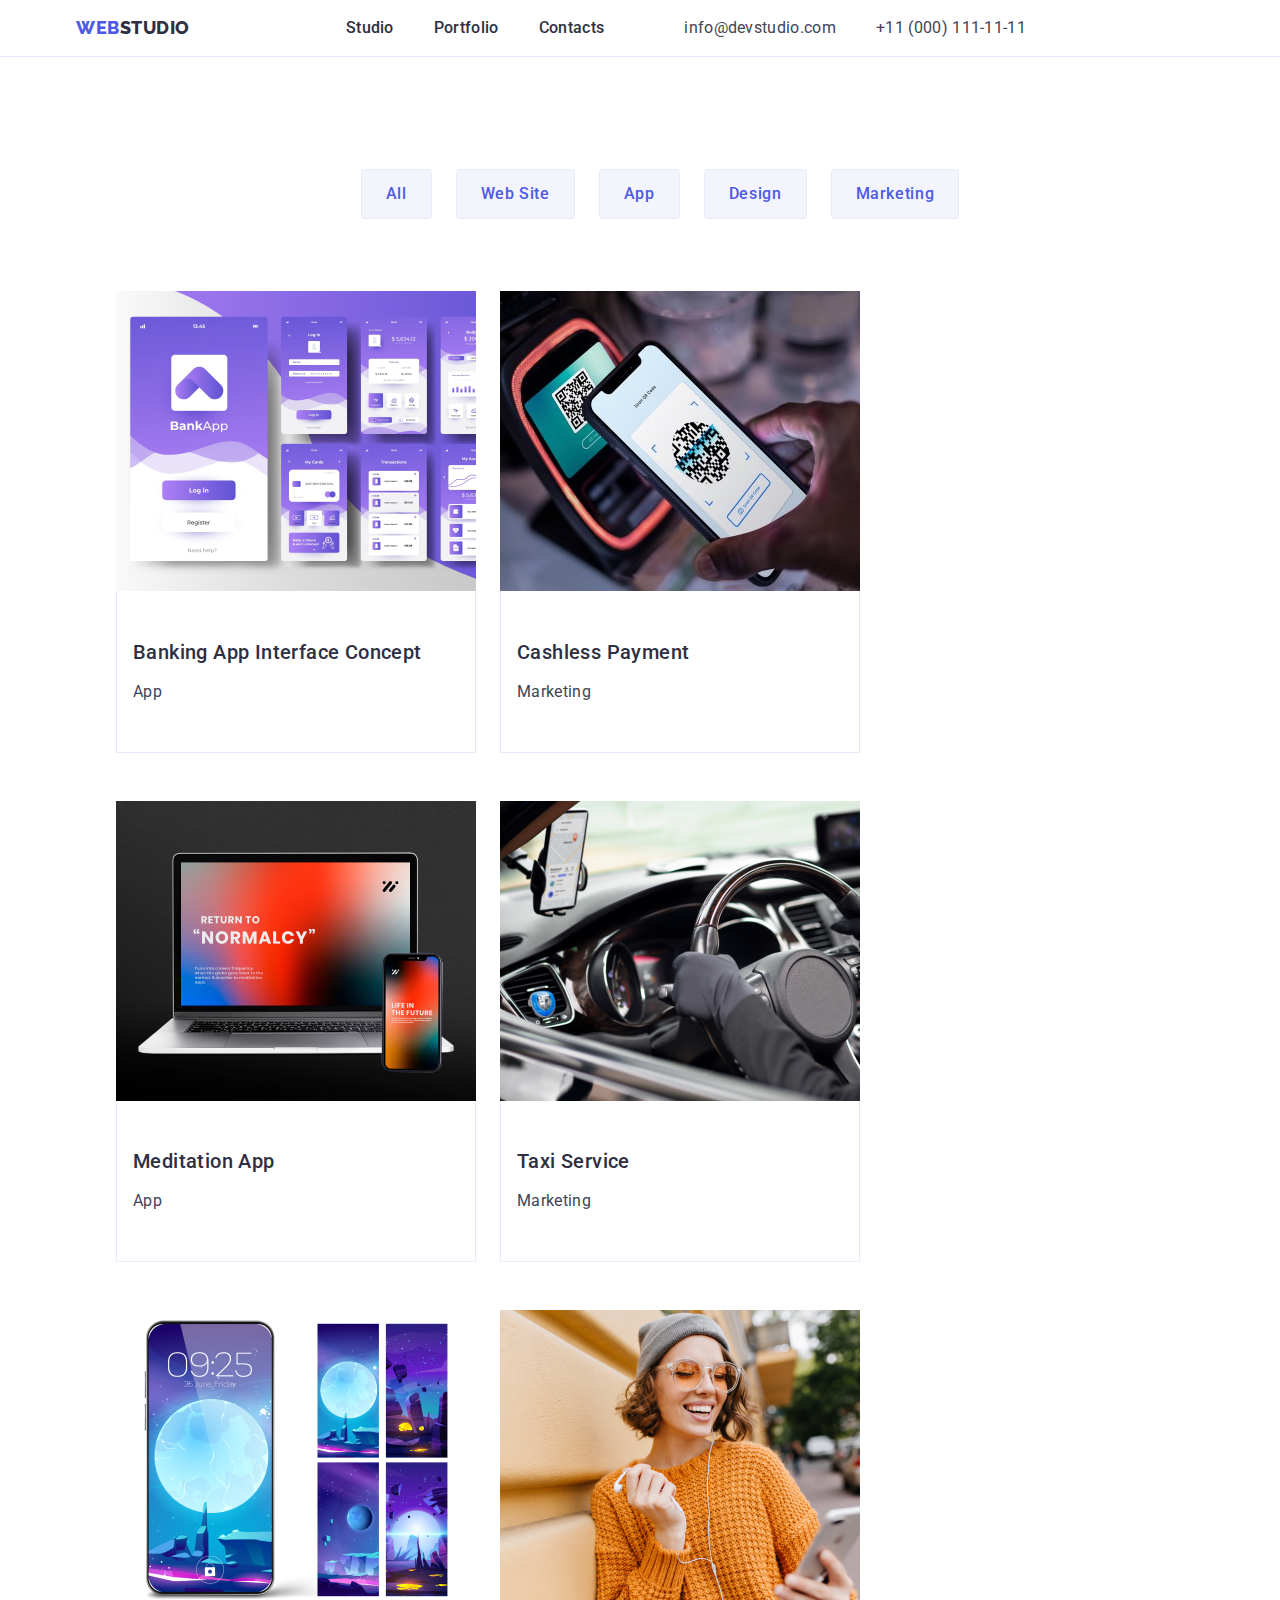
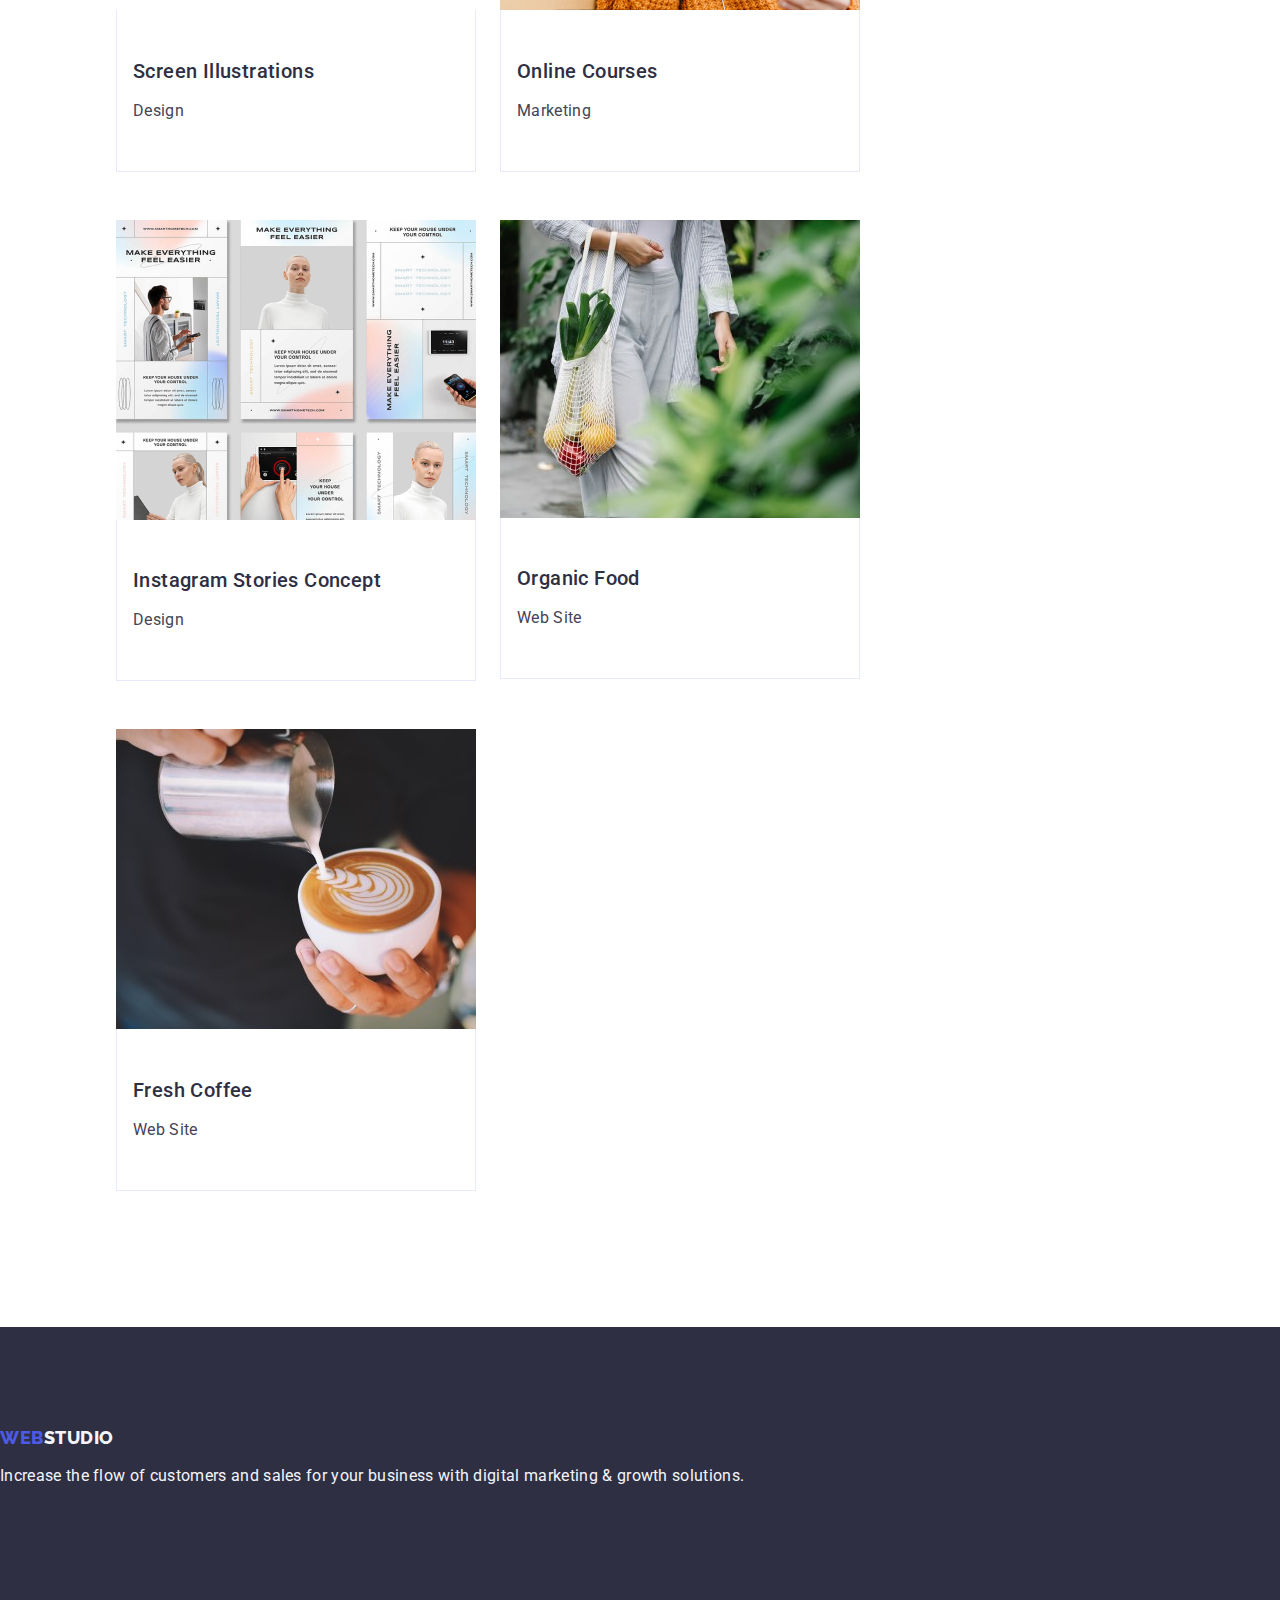
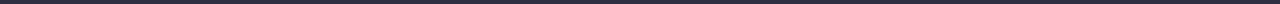
==== commit c30b7fd1: "revert" ====
--- a/index.html
+++ b/index.html
@@ -67,171 +67,179 @@
       </div>
     </header>
     <main>
-      <!-- this is section 1-->
-      <section class="first-section first-section-hwthree">
+    <!--This is Main,  with one section only, BUTTONS -->
+    <main>
+      <section class="portfoliosection-hwthree">
         <div class="container">
-          <h1 class="first-section-header firstsecheader-hwthree">
-            Effective Solutions for Your Business
-          </h1>
-          <button class="first-section-button firstsec-button" type="button">
-            Order Service
-          </button>
-        </div>
-      </section>
-      <!-- this is section 2-->
-      <section class="second-section-hwthree">
-        <div class="container">
-          <h2 class="visually-hidden">Section 2 title</h2>
-
-          <ul class="list sectwolist-hwthree features-list">
-            <li class="features-list-item">
-              <h3 class="section-two-headers section-two-headers-hwthree">
-                Strategy
-              </h3>
-              <p class="section-two-paragraphs">
-                Our goal is to identify the business problem to walk away with
-                the perfect and creative solution.
-              </p>
-            </li>
-            <li class="features-item">
-              <h3 class="section-two-headers section-two-headers-hwthree">
-                Punctuality
-              </h3>
-              <p class="section-two-paragraphs">
-                Bring the key message to the brand's audience for the best price
-                within the shortest possible time.
-              </p>
-            </li>
-            <li class="features-item">
-              <h3 class="section-two-headers section-two-headers-hwthree">
-                Diligence
-              </h3>
-              <p class="section-two-paragraphs">
-                Research and confirm brands that present the strongest digital
-                growth opportunities and minimize risk.
-              </p>
-            </li>
-            <li class="features-item">
-              <h3 class="section-two-headers section-two-headers-hwthree">
-                Technologies
-              </h3>
-              <p class="section-two-paragraphs">
-                Design practice focused on digital experiences. We bring forth a
-                deep passion for problem-solving.
-              </p>
-            </li>
-          </ul>
-        </div>
-      </section>
-      <!-- this is section 3-->
-      <section class="third-sec-hwthree">
-        <div class="container">
-          <h2 class="section-three-header section-three-header-hwthree">
-            What are we doing
-          </h2>
-          <ul class="list secthree-ul-list-style">
-            <li class="secthree-list-style-hwthree">
-              <img
-                src="./images/img1.jpg"
-                alt="Web Solutions"
-                width="360"
-                height="360"
-              />
-            </li>
-            <li class="secthree-list-style-hwthree">
-              <img
-                src="./images/img2.jpg"
-                alt="Mobile Efficiency"
-                width="360"
-                height="360"
-              />
-            </li>
-            <li class="secthree-list-style-hwthree">
-              <img
-                src="./images/img3.jpg"
-                alt="Mobile Solution"
-                width="360"
-                height="360"
-              />
-            </li>
-          </ul>
-        </div>
-      </section>
-      <!-- this is section 4-->
-      <section class="fourth-section">
-        <div class="container">
-          <h2 class="fourth-section-header fourth-section-header-hwthree">
-            Our Team
-          </h2>
-          <ul class="list fourth-section-ul-hwthree">
-            <li class="employeeliststyle-hwthree employee-bgcolor">
-              <img src="./images/markg.jpg" alt="mg" width="264" height="264" />
-              <div class="employeedivstyle-hwthree">
-                <h3
-                  class="fourthsectionemployee-name employeenamestyle-hwthree"
-                >
-                  Mark Guerrero
-                </h3>
-                <p class="fourthsectionemployee-position positionstyle-hwthree">
-                  Product Designer
-                </p>
-              </div>
-            </li>
-            <li class="employeeliststyle-hwthree employee-bgcolor">
-              <img src="./images/tomf.jpg" alt="tf" width="264" height="264" />
-              <div class="employeedivstyle-hwthree">
-                <h3
-                  class="fourthsectionemployee-name employeenamestyle-hwthree"
-                >
-                  Tom Ford
-                </h3>
-                <p class="fourthsectionemployee-position positionstyle-hwthree">
-                  Frontend Developer
-                </p>
-              </div>
-            </li>
-            <li class="employeeliststyle-hwthree employee-bgcolor">
-              <img src="./images/camg.jpg" alt="cg" width="264" height="264" />
-              <div class="employeedivstyle-hwthree">
-                <h3
-                  class="fourthsectionemployee-name employeenamestyle-hwthree"
-                >
-                  Camila Garcia
-                </h3>
-                <p class="fourthsectionemployee-position positionstyle-hwthree">
-                  Marketing
-                </p>
-              </div>
-            </li>
-            <li class="employeeliststyle-hwthree employee-bgcolor">
-              <img src="./images/danw.jpg" alt="dw" width="264" height="264" />
-              <div class="employeedivstyle-hwthree">
-                <h3
-                  class="fourthsectionemployee-name employeenamestyle-hwthree"
-                >
-                  Daniel Wilson
-                </h3>
-                <p class="fourthsectionemployee-position positionstyle-hwthree">
-                  UI Designer
-                </p>
-              </div>
+          <h1 class="visually-hidden">This is Portfolio Header</h1>
+          <ul class="list portfoliobuttonlist">
+            <li class="portfoliobutton-li">
+              <button
+                class="portfoliobutton-style portfoliobuttonstyle-hwthree"
+                type="button"
+              >
+                All
+              </button>
+            </li>
+            <li class="portfoliobutton-li">
+              <button
+                class="portfoliobutton-style portfoliobuttonstyle-hwthree"
+                type="button"
+              >
+                Web Site
+              </button>
+            </li>
+            <li class="portfoliobutton-li">
+              <button
+                class="portfoliobutton-style portfoliobuttonstyle-hwthree"
+                type="button"
+              >
+                App
+              </button>
+            </li>
+            <li class="portfoliobutton-li">
+              <button
+                class="portfoliobutton-style portfoliobuttonstyle-hwthree"
+                type="button"
+              >
+                Design
+              </button>
+            </li>
+            <li class="portfoliobutton-li">
+              <button
+                class="portfoliobutton-style portfoliobuttonstyle-hwthree"
+                type="button"
+              >
+                Marketing
+              </button>
+            </li>
+          </ul>
+          <!--  Ths is the images part -->
+          <ul class="list portfolioservices-list-ul">
+            <li class="portfolio">
+              <a class="link" href=""
+                ><img src="./images/picone.jpg" alt="pic-one" width="360" />
+                <div class="portfoliolist-container">
+                  <h2 class="portfolio-headers portfolioheaders-hwthree">
+                    Banking App Interface Concept
+                  </h2>
+                  <p class="portfolio-p">App</p>
+                </div>
+              </a>
+            </li>
+
+            <li class="portfolio">
+              <a class="link" href=""
+                ><img src="./images/pictwo.jpg" alt="pic-two" width="360" />
+                <div class="portfoliolist-container">
+                  <h2 class="portfolio-headers portfolioheaders-hwthree">
+                    Cashless Payment
+                  </h2>
+                  <p class="portfolio-p">Marketing</p>
+                </div>
+              </a>
+            </li>
+
+            <li class="portfolio">
+              <a class="link" href=""
+                ><img src="./images/picthree.jpg" alt="pic-three" width="360" />
+                <div class="portfoliolist-container">
+                  <h2 class="portfolio-headers portfolioheaders-hwthree">
+                    Meditation App
+                  </h2>
+
+                  <p class="portfolio-p">App</p>
+                </div></a
+              >
+            </li>
+
+            <li class="portfolio">
+              <a class="link" href=""
+                ><img src="./images/picfour.jpg" alt="pic-four" width="360" />
+
+                <div class="portfoliolist-container">
+                  <h2 class="portfolio-headers portfolioheaders-hwthree">
+                    Taxi Service
+                  </h2>
+
+                  <p class="portfolio-p">Marketing</p>
+                </div></a
+              >
+            </li>
+
+            <li class="portfolio">
+              <a class="link" href=""
+                ><img src="./images/picfive.jpg" alt="pic-five" width="360" />
+                <div class="portfoliolist-container">
+                  <h2 class="portfolio-headers portfolioheaders-hwthree">
+                    Screen Illustrations
+                  </h2>
+                  <p class="portfolio-p">Design</p>
+                </div></a
+              >
+            </li>
+
+            <li class="portfolio">
+              <a class="link" href=""
+                ><img src="./images/picsix.jpg" alt="pic-six" width="360" />
+                <div class="portfoliolist-container">
+                  <h2 class="portfolio-headers portfolioheaders-hwthree">
+                    Online Courses
+                  </h2>
+
+                  <p class="portfolio-p">Marketing</p>
+                </div></a
+              >
+            </li>
+            <li class="portfolio">
+              <a class="link" href=""
+                ><img src="./images/picseven.jpg" alt="pic-seven" width="360" />
+                <div class="portfoliolist-container">
+                  <h2 class="portfolio-headers portfolioheaders-hwthree">
+                    Instagram Stories Concept
+                  </h2>
+
+                  <p class="portfolio-p">Design</p>
+                </div></a
+              >
+            </li>
+            <li class="portfolio">
+              <a class="link" href=""
+                ><img src="./images/piceight.jpg" alt="pic-eight" width="360" />
+                <div class="portfoliolist-container">
+                  <h2 class="portfolio-headers portfolioheaders-hwthree">
+                    Organic Food
+                  </h2>
+
+                  <p class="portfolio-p">Web Site</p>
+                </div></a
+              >
+            </li>
+            <li class="portfolio">
+              <a class="link" href=""
+                ><img src="./images/picnine.jpg" alt="pic-nine" width="360" />
+                <div class="portfoliolist-container">
+                  <h2 class="portfolio-headers portfolioheaders-hwthree">
+                    Fresh Coffee
+                  </h2>
+
+                  <p class="portfolio-p">Web Site</p>
+                </div></a
+              >
             </li>
           </ul>
         </div>
       </section>
     </main>
-
-    <!-- this is footer -->
+    <!--This is footer-->
     <footer class="footer-style">
-      <div class="container">
-        <a class="logo-style link footerlink-hwthree" href="./index.html"
-          >Web<span class="footerinside-logo">Studio</span></a
-        >
-        <p class="footer-paragraph footer-p-hwthree">
-          Increase the flow of customers and sales for your business with
-          digital marketing & growth solutions.
-        </p>
-      </div>
+      <a class="logo-style link" href="./index.html"
+        >Web<span class="footerinside-logo">Studio</span></a
+      >
+      <p class="footer-paragraph">
+        Increase the flow of customers and sales for your business with digital
+        marketing & growth solutions.
+      </p>
     </footer>
   </body>
-</html>
+</html>--- a/css/style.css
+++ b/css/style.css
@@ -1,7 +1,6 @@
 :root {
   --button-border-color: #e7e9fc;
-  --ocean: #404bbf;
-  --white: #fff;
+}
 
 body {
   font-family: Roboto, sans-serif;
@@ -217,9 +216,19 @@
 }
 
 .portfoliobutton-style :hover,
-.portfoliobutton-style :focus {
-  background-color: var();
-}
+:focus {
+  color: #ffffff;
+  background-color: #404bbf;
+}
+
+.portfoliobutton-style:hover {
+  color: #ffffff;
+}
+
+.portfoliobutton-style {
+  cursor: pointer;
+}
+
 .portfolio-p {
   font-size: 16px;
   line-height: 1.5;
@@ -345,17 +354,9 @@
   gap: 24px;
 }
 
-.features-list-item {
+.features-item {
   width: calc((100% - 72px) / 4);
   margin: 24px;
-}
-
-.features-list-item: :last-child {
-  margin: 0;
-}
-
-.features-list-item {
-  margin-bottom: 8px;
 }
 
 .section-two-headers-hwthree {
@@ -442,11 +443,19 @@
   border-radius: 4px;
 }
 
+.portfoliobuttonstyle-hwthree {
+  border: 1px solid #e7e9fc;
+}
+
 .portfoliobuttonstyle-hwthree :hover,
-.portfoliobuttonstyle-hwthree :focus {
-  background-color: var(--ocean);
-  color:var(--white) ;
-  cursor: pointer;
+:focus {
+  border-color: transparent;
+}
+
+.portfoliobuttonstyle-hwthree {
+  border: 1px solid #e7e9fc;
+}
+.portfoliobuttonstyle-hwthree :hover {
   border: 1px solid transparent;
 }
 
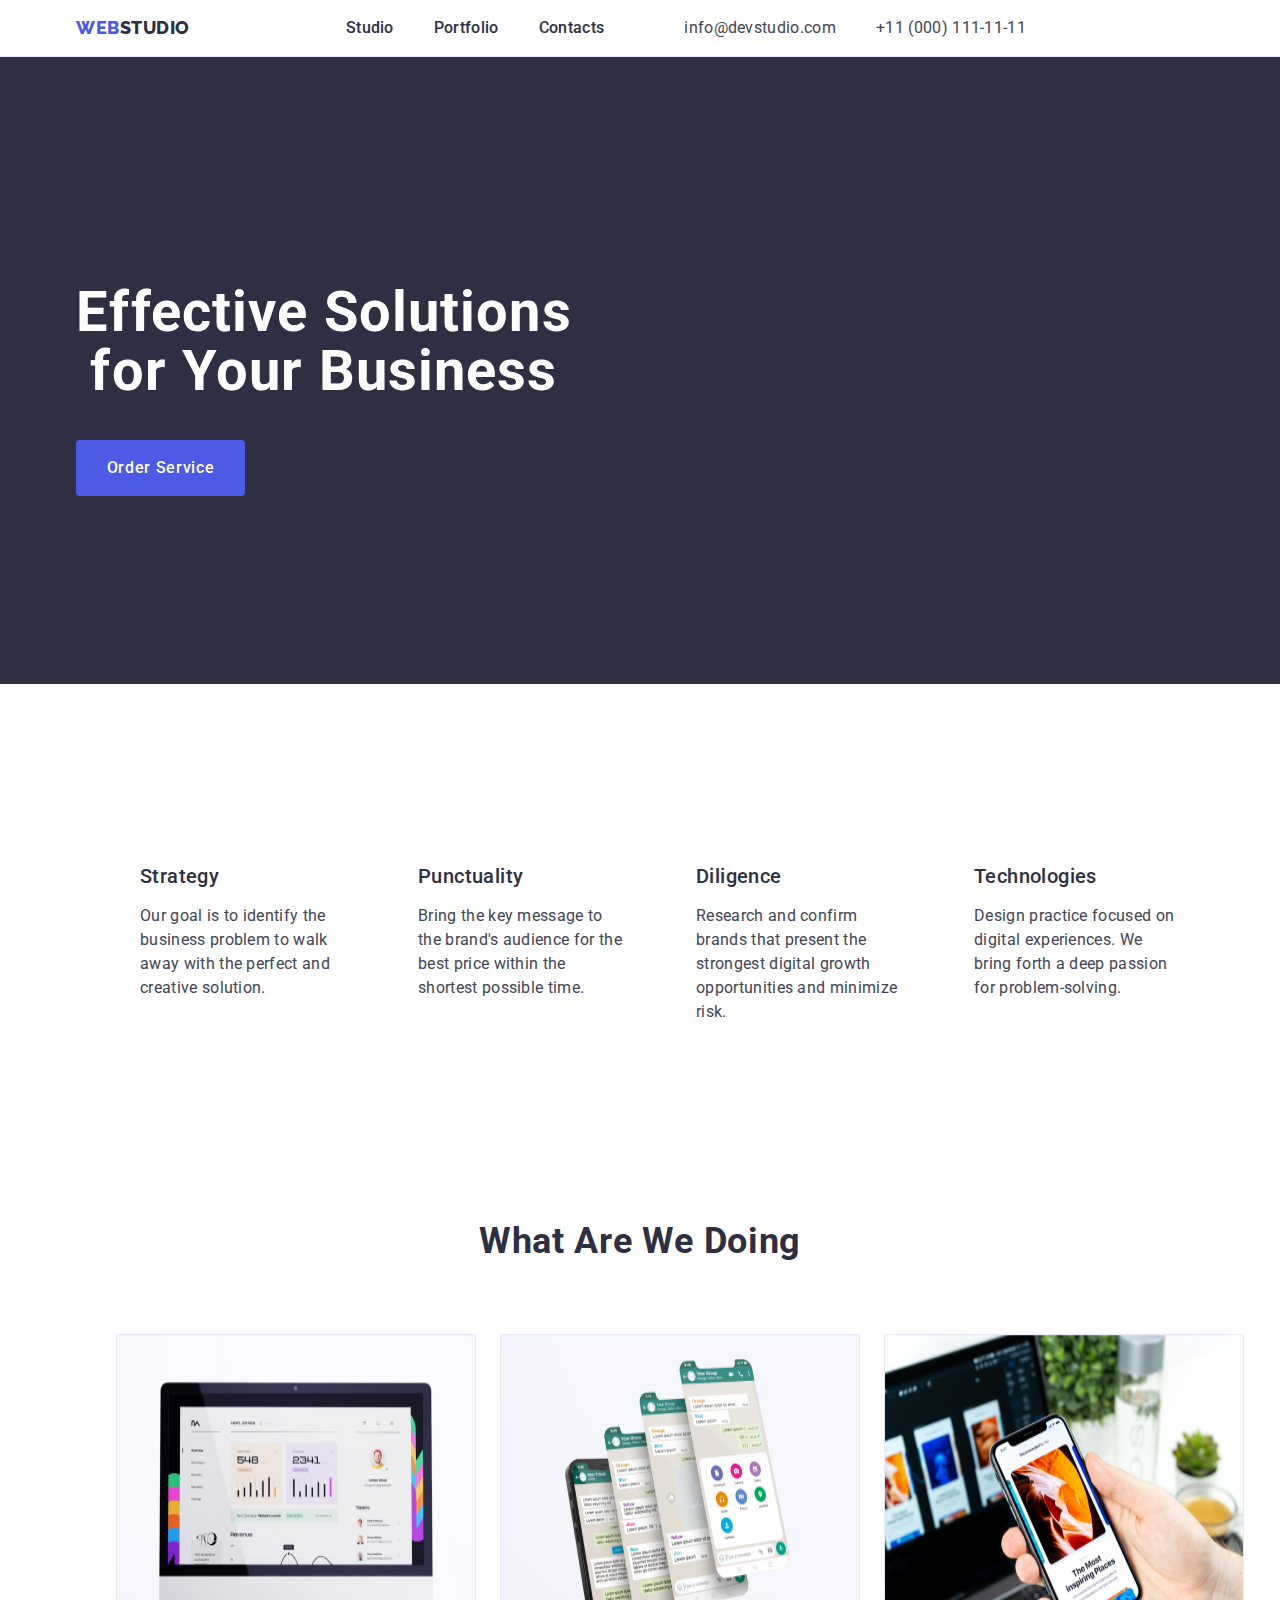
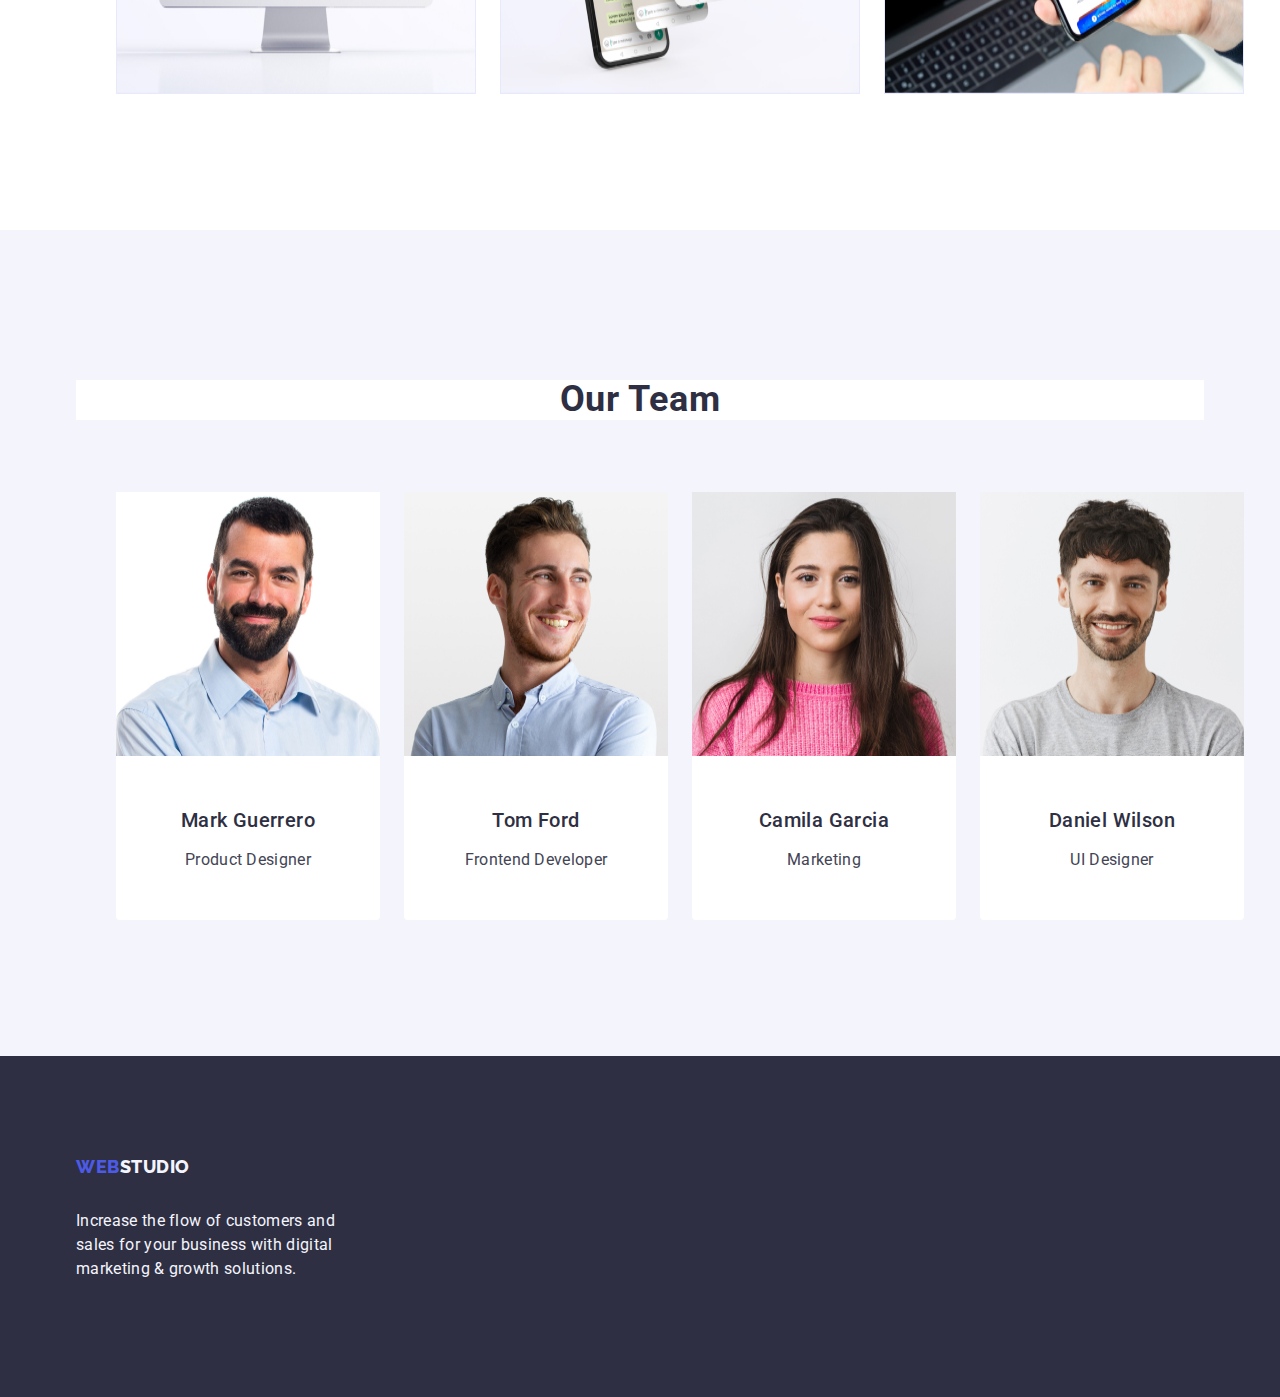
==== commit 739933da: "revert" ====
--- a/index.html
+++ b/index.html
@@ -67,179 +67,171 @@
       </div>
     </header>
     <main>
-    <!--This is Main,  with one section only, BUTTONS -->
-    <main>
-      <section class="portfoliosection-hwthree">
-        <div class="container">
-          <h1 class="visually-hidden">This is Portfolio Header</h1>
-          <ul class="list portfoliobuttonlist">
-            <li class="portfoliobutton-li">
-              <button
-                class="portfoliobutton-style portfoliobuttonstyle-hwthree"
-                type="button"
-              >
-                All
-              </button>
-            </li>
-            <li class="portfoliobutton-li">
-              <button
-                class="portfoliobutton-style portfoliobuttonstyle-hwthree"
-                type="button"
-              >
-                Web Site
-              </button>
-            </li>
-            <li class="portfoliobutton-li">
-              <button
-                class="portfoliobutton-style portfoliobuttonstyle-hwthree"
-                type="button"
-              >
-                App
-              </button>
-            </li>
-            <li class="portfoliobutton-li">
-              <button
-                class="portfoliobutton-style portfoliobuttonstyle-hwthree"
-                type="button"
-              >
-                Design
-              </button>
-            </li>
-            <li class="portfoliobutton-li">
-              <button
-                class="portfoliobutton-style portfoliobuttonstyle-hwthree"
-                type="button"
-              >
-                Marketing
-              </button>
-            </li>
-          </ul>
-          <!--  Ths is the images part -->
-          <ul class="list portfolioservices-list-ul">
-            <li class="portfolio">
-              <a class="link" href=""
-                ><img src="./images/picone.jpg" alt="pic-one" width="360" />
-                <div class="portfoliolist-container">
-                  <h2 class="portfolio-headers portfolioheaders-hwthree">
-                    Banking App Interface Concept
-                  </h2>
-                  <p class="portfolio-p">App</p>
-                </div>
-              </a>
-            </li>
+      <!-- this is section 1-->
+      <section class="first-section first-section-hwthree">
+        <div class="container">
+          <h1 class="first-section-header firstsecheader-hwthree">
+            Effective Solutions for Your Business
+          </h1>
+          <button class="first-section-button firstsec-button" type="button">
+            Order Service
+          </button>
+        </div>
+      </section>
+      <!-- this is section 2-->
+      <section class="second-section-hwthree">
+        <div class="container">
+          <h2 class="visually-hidden">Section 2 title</h2>
 
-            <li class="portfolio">
-              <a class="link" href=""
-                ><img src="./images/pictwo.jpg" alt="pic-two" width="360" />
-                <div class="portfoliolist-container">
-                  <h2 class="portfolio-headers portfolioheaders-hwthree">
-                    Cashless Payment
-                  </h2>
-                  <p class="portfolio-p">Marketing</p>
-                </div>
-              </a>
-            </li>
+          <ul class="list sectwolist-hwthree features-list">
+            <li class="features-item">
+              <h3 class="section-two-headers section-two-headers-hwthree">
+                Strategy
+              </h3>
+              <p class="section-two-paragraphs">
+                Our goal is to identify the business problem to walk away with
+                the perfect and creative solution.
+              </p>
+            </li>
+            <li class="features-item">
+              <h3 class="section-two-headers section-two-headers-hwthree">
+                Punctuality
+              </h3>
+              <p class="section-two-paragraphs">
+                Bring the key message to the brand's audience for the best price
+                within the shortest possible time.
+              </p>
+            </li>
+            <li class="features-item">
+              <h3 class="section-two-headers section-two-headers-hwthree">
+                Diligence
+              </h3>
+              <p class="section-two-paragraphs">
+                Research and confirm brands that present the strongest digital
+                growth opportunities and minimize risk.
+              </p>
+            </li>
+            <li class="features-item">
+              <h3 class="section-two-headers section-two-headers-hwthree">
+                Technologies
+              </h3>
+              <p class="section-two-paragraphs">
+                Design practice focused on digital experiences. We bring forth a
+                deep passion for problem-solving.
+              </p>
+            </li>
+          </ul>
+        </div>
+      </section>
+      <!-- this is section 3-->
+      <section class="third-sec-hwthree">
+        <div class="container">
+          <h2 class="section-three-header section-three-header-hwthree">
+            What are we doing
+          </h2>
+          <ul class="list secthree-ul-list-style">
+            <li class="secthree-list-style-hwthree">
+              <img
+                src="./images/img1.jpg"
+                alt="Web Solutions"
+                width="360"
+                height="360"
+              />
+            </li>
+            <li class="secthree-list-style-hwthree">
+              <img
+                src="./images/img2.jpg"
+                alt="Mobile Efficiency"
+                width="360"
+                height="360"
+              />
+            </li>
+            <li class="secthree-list-style-hwthree">
+              <img
+                src="./images/img3.jpg"
+                alt="Mobile Solution"
+                width="360"
+                height="360"
+              />
+            </li>
+          </ul>
+        </div>
+      </section>
+      <!-- this is section 4-->
+      <section class="fourth-section">
+        <div class="container">
+          <h2 class="fourth-section-header fourth-section-header-hwthree">
+            Our Team
+          </h2>
+          <ul class="list fourth-section-ul-hwthree">
+            <li class="employeeliststyle-hwthree employee-bgcolor">
+              <img src="./images/markg.jpg" alt="mg" width="264" height="264" />
+              <div class="employeedivstyle-hwthree">
+                <h3
+                  class="fourthsectionemployee-name employeenamestyle-hwthree"
+                >
+                  Mark Guerrero
+                </h3>
+                <p class="fourthsectionemployee-position positionstyle-hwthree">
+                  Product Designer
+                </p>
+              </div>
+            </li>
+            <li class="employeeliststyle-hwthree employee-bgcolor">
+              <img src="./images/tomf.jpg" alt="tf" width="264" height="264" />
+              <div class="employeedivstyle-hwthree">
+                <h3
+                  class="fourthsectionemployee-name employeenamestyle-hwthree"
+                >
+                  Tom Ford
+                </h3>
+                <p class="fourthsectionemployee-position positionstyle-hwthree">
+                  Frontend Developer
+                </p>
+              </div>
+            </li>
+            <li class="employeeliststyle-hwthree employee-bgcolor">
+              <img src="./images/camg.jpg" alt="cg" width="264" height="264" />
+              <div class="employeedivstyle-hwthree">
+                <h3
+                  class="fourthsectionemployee-name employeenamestyle-hwthree"
+                >
+                  Camila Garcia
+                </h3>
+                <p class="fourthsectionemployee-position positionstyle-hwthree">
+                  Marketing
+                </p>
+              </div>
+            </li>
+            <li class="employeeliststyle-hwthree employee-bgcolor">
+              <img src="./images/danw.jpg" alt="dw" width="264" height="264" />
+              <div class="employeedivstyle-hwthree">
+                <h3
+                  class="fourthsectionemployee-name employeenamestyle-hwthree"
+                >
+                  Daniel Wilson
+                </h3>
+                <p class="fourthsectionemployee-position positionstyle-hwthree">
+                  UI Designer
+                </p>
+              </div>
+            </li>
+          </ul>
+        </div>
+      </section>
+    </main>
 
-            <li class="portfolio">
-              <a class="link" href=""
-                ><img src="./images/picthree.jpg" alt="pic-three" width="360" />
-                <div class="portfoliolist-container">
-                  <h2 class="portfolio-headers portfolioheaders-hwthree">
-                    Meditation App
-                  </h2>
-
-                  <p class="portfolio-p">App</p>
-                </div></a
-              >
-            </li>
-
-            <li class="portfolio">
-              <a class="link" href=""
-                ><img src="./images/picfour.jpg" alt="pic-four" width="360" />
-
-                <div class="portfoliolist-container">
-                  <h2 class="portfolio-headers portfolioheaders-hwthree">
-                    Taxi Service
-                  </h2>
-
-                  <p class="portfolio-p">Marketing</p>
-                </div></a
-              >
-            </li>
-
-            <li class="portfolio">
-              <a class="link" href=""
-                ><img src="./images/picfive.jpg" alt="pic-five" width="360" />
-                <div class="portfoliolist-container">
-                  <h2 class="portfolio-headers portfolioheaders-hwthree">
-                    Screen Illustrations
-                  </h2>
-                  <p class="portfolio-p">Design</p>
-                </div></a
-              >
-            </li>
-
-            <li class="portfolio">
-              <a class="link" href=""
-                ><img src="./images/picsix.jpg" alt="pic-six" width="360" />
-                <div class="portfoliolist-container">
-                  <h2 class="portfolio-headers portfolioheaders-hwthree">
-                    Online Courses
-                  </h2>
-
-                  <p class="portfolio-p">Marketing</p>
-                </div></a
-              >
-            </li>
-            <li class="portfolio">
-              <a class="link" href=""
-                ><img src="./images/picseven.jpg" alt="pic-seven" width="360" />
-                <div class="portfoliolist-container">
-                  <h2 class="portfolio-headers portfolioheaders-hwthree">
-                    Instagram Stories Concept
-                  </h2>
-
-                  <p class="portfolio-p">Design</p>
-                </div></a
-              >
-            </li>
-            <li class="portfolio">
-              <a class="link" href=""
-                ><img src="./images/piceight.jpg" alt="pic-eight" width="360" />
-                <div class="portfoliolist-container">
-                  <h2 class="portfolio-headers portfolioheaders-hwthree">
-                    Organic Food
-                  </h2>
-
-                  <p class="portfolio-p">Web Site</p>
-                </div></a
-              >
-            </li>
-            <li class="portfolio">
-              <a class="link" href=""
-                ><img src="./images/picnine.jpg" alt="pic-nine" width="360" />
-                <div class="portfoliolist-container">
-                  <h2 class="portfolio-headers portfolioheaders-hwthree">
-                    Fresh Coffee
-                  </h2>
-
-                  <p class="portfolio-p">Web Site</p>
-                </div></a
-              >
-            </li>
-          </ul>
-        </div>
-      </section>
-    </main>
-    <!--This is footer-->
+    <!-- this is footer -->
     <footer class="footer-style">
-      <a class="logo-style link" href="./index.html"
-        >Web<span class="footerinside-logo">Studio</span></a
-      >
-      <p class="footer-paragraph">
-        Increase the flow of customers and sales for your business with digital
-        marketing & growth solutions.
-      </p>
+      <div class="container">
+        <a class="logo-style link footerlink-hwthree" href="./index.html"
+          >Web<span class="footerinside-logo">Studio</span></a
+        >
+        <p class="footer-paragraph footer-p-hwthree">
+          Increase the flow of customers and sales for your business with
+          digital marketing & growth solutions.
+        </p>
+      </div>
     </footer>
   </body>
-</html>+</html>
--- a/css/style.css
+++ b/css/style.css
@@ -355,7 +355,7 @@
 }
 
 .features-item {
-  width: calc((100% - 72px) / 4);
+  flex-basis: calc((100% - 72px) / 4);
   margin: 24px;
 }
 
